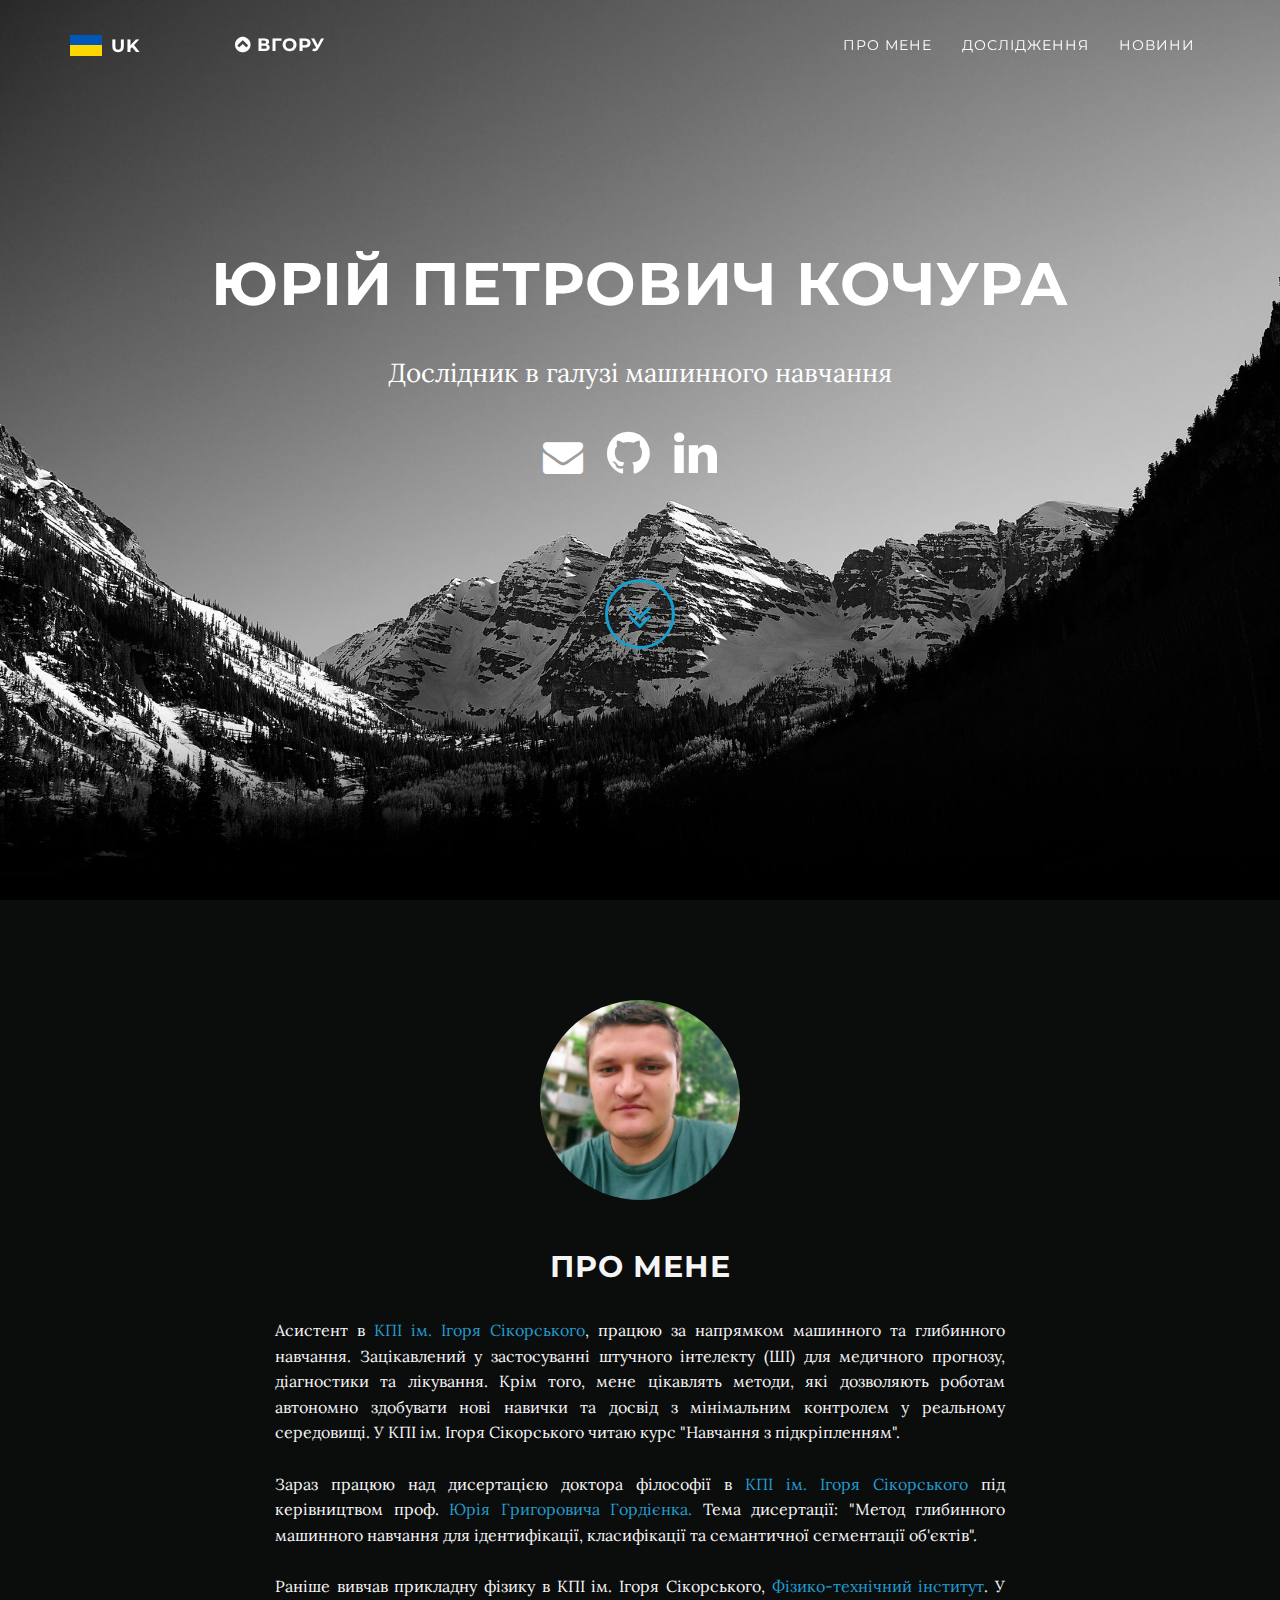
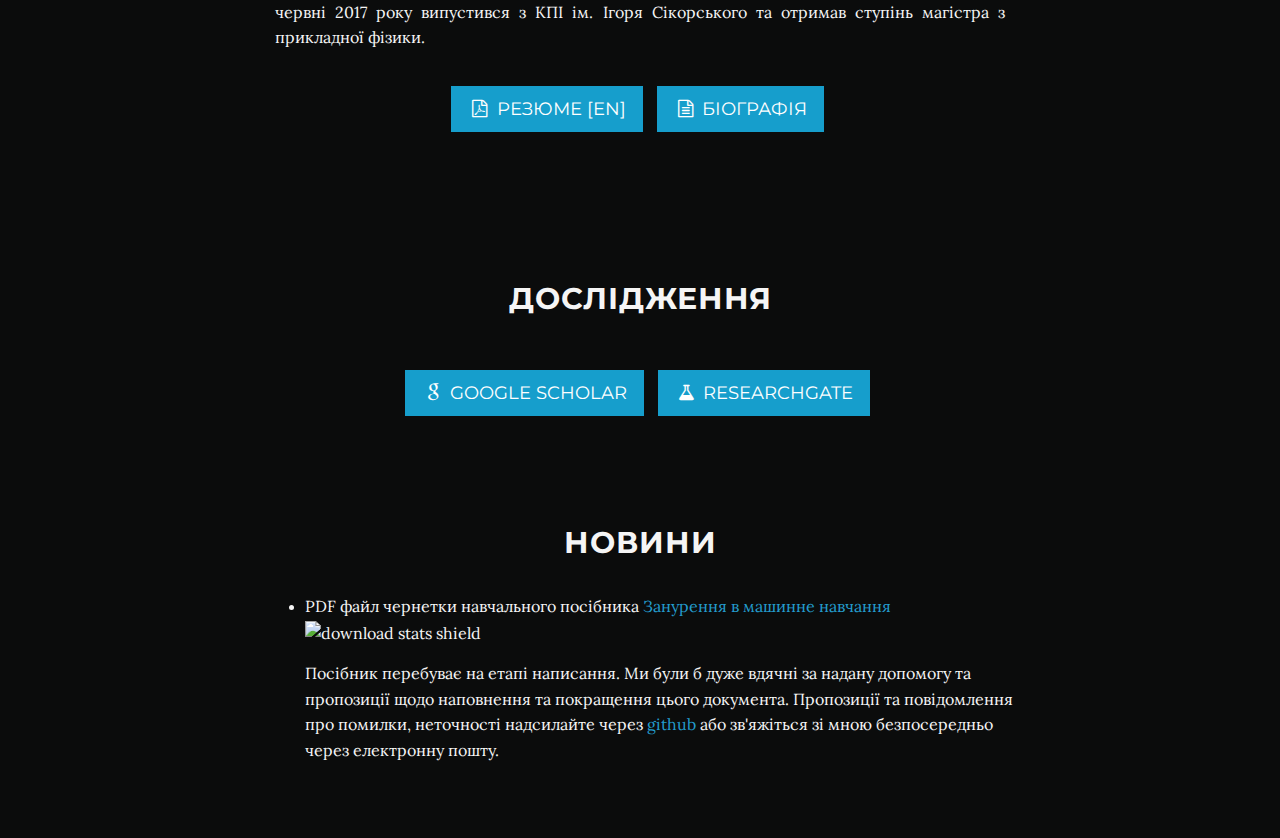
==== index-UK.html @ f4cb5f81 "upd text and style" ====
<!DOCTYPE html>
<html lang="uk">

<head>

    <meta charset="utf-8">
    <meta http-equiv="X-UA-Compatible" content="IE=edge">
    <meta name="viewport" content="width=device-width, initial-scale=1">
    <meta name="description" content="Юрій Петрович Кочура">
    <meta name="author" content="Юрій Петрович Кочура">

    <title>Академічний сайт Юрія Кочури</title>

    <!-- Bootstrap Core CSS -->
    <link href="css/bootstrap.css" rel="stylesheet">

    <!-- Custom CSS -->
    <!--<link href="css/grayscale.css" rel="stylesheet" title="default">-->
    <link href="css/grayscale_b.css" rel="stylesheet" title="default">
    <!--<link href="css/grayscale_white.css" rel="stylesheet" title="default">-->

    <!-- Custom Fonts -->
    <link href="font-awesome/css/font-awesome.min.css" rel="stylesheet" type="text/css">
    <link href="//fonts.googleapis.com/css?family=Lora:400,700,400italic,700italic" rel="stylesheet" type="text/css">
    <link href="//fonts.googleapis.com/css?family=Montserrat:400,700" rel="stylesheet" type="text/css">


<script>
  (function(i,s,o,g,r,a,m){i['GoogleAnalyticsObject']=r;i[r]=i[r]||function(){
  (i[r].q=i[r].q||[]).push(arguments)},i[r].l=1*new Date();a=s.createElement(o),
  m=s.getElementsByTagName(o)[0];a.async=1;a.src=g;m.parentNode.insertBefore(a,m)
  })(window,document,'script','//www.google-analytics.com/analytics.js','ga');

  ga('create', 'UA-63177134-1', 'auto');
  ga('send', 'pageview');

</script>

</head>

<body id="page-top" data-spy="scroll" data-target=".navbar-fixed-top">

    <!-- Navigation -->
    <nav class="navbar navbar-custom navbar-fixed-top" role="navigation">
        <div class="container">
            <div class="lang-menu navbar-brand">
                <div class="selected-lang-uk">
                    UK                   
                </div> 
                <ul>
                    <li>
                        <a href="index.html" class="en">EN</a>
                    </li> 
                </ul>   
            </div>
            <div class="navbar-header">
                <button type="button" class="navbar-toggle" data-toggle="collapse" data-target=".navbar-main-collapse">
                    <i class="fa fa-bars"></i>
                </button>
                <a class="navbar-brand page-scroll" href="#page-top">
                    <i class="fa fa-chevron-circle-up"></i> Вгору <!--<span class="light">Home</span>--> 
                </a>
            </div>

            <!-- Collect the nav links, forms, and other content for toggling -->
            <div class="collapse navbar-collapse navbar-right navbar-main-collapse">
                <ul class="nav navbar-nav">
                    <!-- Hidden li included to remove active class from about link when scrolled up past about section -->
                    <li class="hidden">
                        <a href="#page-top"></a>
                    </li>
		    <li>
                        <a class="page-scroll" href="#about">Про мене</a>
                    </li>
                    <li>
                        <a class="page-scroll" href="#research">Дослідження</a>
                    </li>
                    <li>
                        <a class="page-scroll" href="#news">Новини</a>
                    </li>
                </ul>
            </div>
            <!-- /.navbar-collapse -->

        </div>
        <!-- /.container -->
    </nav>

    <!-- Intro Header -->
    <header class="intro">
        <div class="intro-body">
            <div class="container">
                <div class="row">
                    <div class="col-md-8 col-md-offset-2">
						<div class="rein-intro-bg">
		                    <h1 class="brand-heading">Юрій Петрович Кочура</h1>								
		                    <p class="intro-text">Дослідник в галузі машинного навчання 
							</p>
							<a href="mailto:iuriy.kochura@gmail.com" target="_top" class="fa fa-envelope"></a>
							<a href="https://github.com/YKochura" target="_blank" class="fa fa-github"></a>
							<a href="https://www.linkedin.com/in/yuriy-kochura/" target="_blank" class="fa fa-linkedin"></a>
							 		
						</div>
                        <a href="#about" class="btn btn-circle page-scroll" style="margin-top:100px; color:#169ecc">
                            <i class="fa fa-angle-double-down animated"></i>
                        </a>
                    </div>
                </div>
            </div>
        </div>
    </header>

     <!-- About Section -->
    <section id="about" class="content-section text-center">

		<div class="container">
            		<div class="col-lg-8 col-lg-offset-2 text-justify">
						<img src="img/profile-yk.jpg" class="img-circle img-me"/>			
                		<h2 class="text-center text-padded">Про мене</h2>
                		<p>
Асистент в <a href="https://kpi.ua/" target="_blank">КПІ ім. Ігоря Сікорського</a>, працюю за напрямком машинного та глибинного навчання. Зацікавлений у застосуванні штучного інтелекту (ШІ) для медичного прогнозу, діагностики та лікування. Крім того, мене цікавлять методи, які дозволяють роботам автономно здобувати нові навички та досвід з мінімальним контролем у реальному середовищі. У КПІ ім. Ігоря Сікорського читаю курс "Навчання з підкріпленням"</a>.

<br><br> 

Зараз працюю над дисертацією доктора філософії в <a href="https://kpi.ua/" target="_blank">КПІ ім. Ігоря Сікорського</a> під керівництвом проф. <a href="https://comsys.kpi.ua/gordianko-yuriy-1" target="_blank"> Юрія Григоровича Гордієнка.</a> Тема дисертації: "Метод глибинного машинного навчання для ідентифікації, класифікації та семантичної сегментації об'єктів".

 <br><br>

Раніше вивчав прикладну фізику в КПІ ім. Ігоря Сікорського, <a href="http://ipt.kpi.ua/" target="_blank">Фізико-технічний інститут</a>. У червні 2017 року випустився з КПІ ім. Ігоря Сікорського та отримав ступінь магістра з прикладної фізики.


</p>
            		</div>
		</div>

<ul class="list-inline banner-social-buttons text-center">
<li>
		<a href="ykochura.pdf#zoom=100" target="_blank" class="btn btn-default btn-lg"><i class="fa fa-file-pdf-o fa-fw"></i> <span class="network-name">Резюме [en]</span></a>
</li>
<li>
        <a href="bio-ua.txt" target="_blank" class="btn btn-default btn-lg"><i class="fa fa-file-text-o fa-fw"></i> <span class="network-name">Біографія</span></a>
</li>
</ul>

    </section>

 <br><br>

    <section id="research" class="content-section text-center">
<div class="container">
            <div class="col-lg-8 col-lg-offset-2 text-left">
                <h2 class="text-center">Дослідження</h2>
		<br>

		<ul class="list-inline banner-social-buttons text-center">
		<li>
				<a href="https://scholar.google.com/citations?user=YucKNtAAAAAJ&hl=en" class="btn btn-default btn-lg"><i class="fa fa-google fa-fw"></i> <span class="network-name">Google Scholar</span></a>
		</li>
		<li>
		<a href="https://www.researchgate.net/profile/Yuriy-Kochura" class="btn btn-default btn-lg"><i class="fa fa-flask fa-fw"></i> <span class="network-name">ResearchGate</span></a>
		</li>
		</ul>
		 
    </section>
   
    <!-- News Section -->
    <section id="news" class="container content-section text-center">
        <div class="row">
            <div class="col-lg-8 col-lg-offset-2">
                <h2>Новини</h2>
                <ul class="left-text">

<li>
                        <p> PDF файл чернетки навчального посiбника <a href="https://github.com/dml-book/dml/releases/download/v0.1.1/main.pdf" target="_blank">Занурення в машинне навчання</a> <img src=" https://img.shields.io/github/downloads/dml-book/dml/total" alt="download stats shield"> </p>
                       
</li>
 <p> Посiбник перебуває на етапi написання. Ми були б дуже вдячнi за надану допомогу та пропозицiї щодо наповнення та покращення цього документа.
Пропозиції та повiдомлення про помилки, неточностi надсилайте через <a href="https://github.com/dml-book/dml/issues" target="_blank">github</a>  або зв'яжіться зі мною безпосередньо через електронну пошту.</p>

                </ul>
            </div>
        </div>
    </section>

    <br><br>

    <!-- jQuery -->
    <script src="js/jquery.js"></script>

    <!-- Bootstrap Core JavaScript -->
    <script src="js/bootstrap.min.js"></script>

    <!-- Plugin JavaScript -->
    <script src="js/jquery.easing.min.js"></script>

    <!-- Custom Theme JavaScript -->
    <script src="js/grayscale.js"></script>


</body>

</html>
---- css/grayscale.css ----
/*!
 * Start Bootstrap - Grayscale Bootstrap Theme (http://startbootstrap.com)
 * Code licensed under the Apache License v2.0.
 * For details, see http://www.apache.org/licenses/LICENSE-2.0.
 */

body {
    width: 100%;
    height: 100%;
    font-family: Lora,"Helvetica Neue",Helvetica,Arial,sans-serif;
    color: #fff;
    background-color: #000;
}

html {
    width: 100%;
    height: 100%;
}

h1,
h2,
h3,
h4,
h5,
h6 {
    margin: 0 0 35px;
    text-transform: uppercase;
    font-family: Montserrat,"Helvetica Neue",Helvetica,Arial,sans-serif;
    font-weight: 700;
    letter-spacing: 1px;
}

p {
    margin: 0 0 25px;
    font-size: 14px;
    line-height: 1.5;
}

@media(min-width:768px) {
    p {
        margin: 0 0 35px;
        font-size: 17px;
        line-height: 1.6;
    }

	p.entry {
		background-color: #1a1a1a;
	/*background: repeating-linear-gradient(
	  45deg,
	  #111,
	  #111 4px,
	  #111 4px,
	  #111 8px
	);*/
		min-height: 120px;
		padding-top: 4px;
		padding-bottom: 4px;
		padding-left: 120px;
	}

}



img {
	padding-left: 10px;
}

.img-me{
	width:200px;
	height:200px;
	display: inline-block;
	display: block;
	margin: 0 auto;
}

.img-circle {
    border-radius: 50%;
}

a {
    color: #42dca3;
    -webkit-transition: all .2s ease-in-out;
    -moz-transition: all .2s ease-in-out;
    transition: all .2s ease-in-out;
}

a:hover,
a:focus {
    text-decoration: none;
    color: #1d9b6c;
}

.rein_green {
    color: #42dca3;
}

.light {
    font-weight: 400;
}

.navbar-custom {
    margin-bottom: 0;
    border-bottom: 1px solid rgba(255,255,255,.3);
    text-transform: uppercase;
    font-family: Montserrat,"Helvetica Neue",Helvetica,Arial,sans-serif;
    background-color: #000;
}

.navbar-custom .navbar-brand {
    font-weight: 700;
}

.navbar-custom .navbar-brand:focus {
    outline: 0;
}

.navbar-custom .navbar-brand .navbar-toggle {
    padding: 4px 6px;
    font-size: 16px;
    color: #fff;
}

.navbar-custom .navbar-brand .navbar-toggle:focus,
.navbar-custom .navbar-brand .navbar-toggle:active {
    outline: 0;
}

.navbar-custom a {
    color: #fff;
}

.navbar-custom .nav li a {
    -webkit-transition: background .3s ease-in-out;
    -moz-transition: background .3s ease-in-out;
    transition: background .3s ease-in-out;
}

.navbar-custom .nav li a:hover {
    outline: 0;
    color: rgba(255,255,255,.8);
    background-color: transparent;
}

.navbar-custom .nav li a:focus,
.navbar-custom .nav li a:active {
    outline: 0;
    background-color: transparent;
}

.navbar-custom .nav li.active {
    outline: 0;
}

.navbar-custom .nav li.active a {
    background-color: rgba(255,255,255,.3);
}

.navbar-custom .nav li.active a:hover {
    color: #fff;
}

@media(min-width:768px) {
    .navbar-custom {
        padding: 20px 0;
        border-bottom: 0;
        letter-spacing: 1px;
        background: 0 0;
        -webkit-transition: background .5s ease-in-out,padding .5s ease-in-out;
        -moz-transition: background .5s ease-in-out,padding .5s ease-in-out;
        transition: background .5s ease-in-out,padding .5s ease-in-out;
    }

    .navbar-custom.top-nav-collapse {
        padding: 0;
        border-bottom: 1px solid rgba(255,255,255,.3);
        background: #000;
    }
}

small.authors {
    font-size: 14px;
    color: #aaa;
}

.intro {
    display: table;
    width: 100%;
    height: auto;
    padding: 100px 0;
    text-align: center;
    color: #fff;
    background: url(../img/intro-bg.jpg) no-repeat bottom center scroll;
    background-color: #000;
    -webkit-background-size: cover;
    -moz-background-size: cover;
    background-size: cover;
    -o-background-size: cover;
}

.intro .intro-body {
    display: table-cell;
    vertical-align: middle;
}

.intro .intro-body .brand-heading {
    font-size: 40px;
}

.intro .intro-body .intro-text {
    font-size: 18px;
}

@media(min-width:768px) {
    .intro {
        height: 100%;
        padding: 0;
    }

    .intro .intro-body .brand-heading {
        font-size: 60px;
    }

    .intro .intro-body .intro-text {
        font-size: 26px;
    }
}

.btn-circle {
    width: 70px;
    height: 70px;
    margin-top: 15px;
    padding: 7px 16px;
    border: 2px solid #fff;
    border-radius: 100%!important;
    font-size: 40px;
    color: #fff;
    background: 0 0;
    -webkit-transition: background .3s ease-in-out;
    -moz-transition: background .3s ease-in-out;
    transition: background .3s ease-in-out;
}

.btn-circle:hover,
.btn-circle:focus {
    outline: 0;
    color: #fff;
    background: rgba(255,255,255,.1);
}

.btn-circle i.animated {
    -webkit-transition-property: -webkit-transform;
    -webkit-transition-duration: 1s;
    -moz-transition-property: -moz-transform;
    -moz-transition-duration: 1s;
}

.btn-circle:hover i.animated {
    -webkit-animation-name: pulse;
    -moz-animation-name: pulse;
    -webkit-animation-duration: 1.5s;
    -moz-animation-duration: 1.5s;
    -webkit-animation-iteration-count: infinite;
    -moz-animation-iteration-count: infinite;
    -webkit-animation-timing-function: linear;
    -moz-animation-timing-function: linear;
}

@-webkit-keyframes pulse {    
    0% {
        -webkit-transform: scale(1);
        transform: scale(1);
    }

    50% {
        -webkit-transform: scale(1.2);
        transform: scale(1.2);
    }

    100% {
        -webkit-transform: scale(1);
        transform: scale(1);
    }
}

@-moz-keyframes pulse {    
    0% {
        -moz-transform: scale(1);
        transform: scale(1);
    }

    50% {
        -moz-transform: scale(1.2);
        transform: scale(1.2);
    }

    100% {
        -moz-transform: scale(1);
        transform: scale(1);
    }
}

.content-section {
    padding-top: 100px;
}

.download-section {
    width: 100%;
    padding: 50px 0;
    color: #fff;
    background: url(../img/downloads-bg.jpg) no-repeat center center scroll;
    background-color: #000;
    -webkit-background-size: cover;
    -moz-background-size: cover;
    background-size: cover;
    -o-background-size: cover;
}

#map {
    width: 100%;
    height: 200px;
    margin-top: 100px;
}

@media(min-width:767px) {
    .content-section {
        padding-top: 250px;
    }

    .download-section {
        padding: 100px 0;
    }

    #map {
        height: 400px;
        margin-top: 250px;
    }
}

.btn {
    border-radius: 0;
    text-transform: uppercase;
    font-family: Montserrat,"Helvetica Neue",Helvetica,Arial,sans-serif;
    font-weight: 400;
    -webkit-transition: all .3s ease-in-out;
    -moz-transition: all .3s ease-in-out;
    transition: all .3s ease-in-out;
}

.btn-default {
    border: 1px solid #42dca3;
    color: #42dca3;
    background-color: transparent;
}

.btn-default:hover,
.btn-default:focus {
    border: 1px solid #42dca3;
    outline: 0;
    color: #000;
    background-color: #42dca3;
}

ul.banner-social-buttons {
    margin-top: 0;
}

@media(max-width:1199px) {
    ul.banner-social-buttons {
        margin-top: 15px;
    }
}

@media(max-width:767px) {
    ul.banner-social-buttons li {
        display: block;
        margin-bottom: 20px;
        padding: 0;
    }

    ul.banner-social-buttons li:last-child {
        margin-bottom: 0;
    }
}

footer {
    padding: 50px 0;
}

footer p {
    margin: 0;
}

::-moz-selection {
    text-shadow: none;
    background: #fcfcfc;
    background: rgba(255,255,255,.2);
}

::selection {
    text-shadow: none;
    background: #fcfcfc;
    background: rgba(255,255,255,.2);
}

img::selection {
    background: 0 0;
}

img::-moz-selection {
    background: 0 0;
}

.rein-paper {
	float:left;
	margin-right:30px;
	clear:both;
	margin-top:9px;
}

body {
    webkit-tap-highlight-color: rgba(255,255,255,.2);
}

/* youtube video embedding: scaling relatively */
.wrapper         {width:100%; max-width: 750px; height:100%; margin:0 auto; background:#111}
.h_iframe        {position:relative; padding-top: 56%;}
.h_iframe iframe {position:absolute;top:0;left:0;width:100%; height:100%;}
---- css/grayscale_b.css ----
/*!
 * Start Bootstrap - Grayscale Bootstrap Theme (http://startbootstrap.com)
 * Code licensed under the Apache License v2.0.
 * For details, see http://www.apache.org/licenses/LICENSE-2.0.
 */

body {
    width: 100%;
    height: 100%;
    font-family: Lora,"Helvetica Neue",Helvetica,Arial,sans-serif;
    color: #f5f5f5;
    background-color: #0b0c0c;
}

html {
    width: 100%;
    height: 100%;
}

.btn-lg-x,
.btn-group-lg-x > .btn-x {
  padding: 4px 5px;
  font-size: 12px;
  line-height: 1.3333333;
  border-radius: 0px;
}
.list-inline-x {
  padding-left: 0;
margin-top: 5px;
  margin-left: -5px;
margin-bottom: 2px;
  list-style: none;
}
.btn-default-x {

    border: 1px solid #169ecc;
    outline: 0;
    color: #169ecc;
background-color: transparent;
}

.btn-default-x:hover,
.btn-default-x:focus {
    border: 1px solid #169ecc;
    color: #fff;
    background-color: #169ecc;
}


h1,
h2,
h3,
h4,
h5,
h6 {
    margin: 0 0 35px;
    text-transform: uppercase;
    font-family: Montserrat,"Helvetica Neue",Helvetica,Arial,sans-serif;
    font-weight: 700;
    letter-spacing: 1px;
}

p, table {
    margin: 0 0 25px;
    font-size: 14px;
    line-height: 1.5;
}

th {
    font-weight:normal;
    vertical-align:top;
}

th.first{
    width:20%;
}

@media(min-width:768px) {
    p, table {
        margin: 0 0 35px;
        font-size: 16px;
        line-height: 1.6;
    }

	p.entry, table {
		background-color: #fff;
	/*background: repeating-linear-gradient(
	  45deg,
	  #111,
	  #111 4px,
	  #111 4px,
	  #111 8px
	);*/
		min-height: 120px;
		padding-top: 4px;
		padding-bottom: 4px;
		width:100%;
	}

	th.entry {
		background-color: #fff;	
		padding-top:9px;
		padding-right:9px;
		padding-bottom:9px;
	}
	th.workshops{
		padding-left:15px;
	}

}



img {
	padding-left: 0px;
}

a {
    color: #239ccd;
    -webkit-transition: all .2s ease-in-out;
    -moz-transition: all .2s ease-in-out;
    transition: all .2s ease-in-out;
}

a:hover,
a:focus {
    text-decoration: none;
    color: #93015b;
}

.rein_green {
    color: #169ecc;
}

.light {
    font-weight: 400;
}

.navbar-custom {
    margin-bottom: 0;
    border-bottom: 1px solid rgba(255,255,255,.3);
    text-transform: uppercase;
    font-family: Montserrat,"Helvetica Neue",Helvetica,Arial,sans-serif;
    background-color: #000;
    color: #fff;
}

.navbar-custom .navbar-brand {
    font-weight: 700;
}

.navbar-custom .navbar-brand:focus {
    outline: 0;
}

.navbar-custom .navbar-brand .navbar-toggle {
    padding: 4px 6px;
    font-size: 16px;
    color: #fff;
}

.navbar-custom .navbar-brand .navbar-toggle:focus,
.navbar-custom .navbar-brand .navbar-toggle:active {
    outline: 0;

}

.navbar-custom a {
    color: #fff;
}

.navbar-custom .nav li a {
    -webkit-transition: background .3s ease-in-out;
    -moz-transition: background .3s ease-in-out;
    transition: background .3s ease-in-out;
}

.navbar-custom .nav li a:hover {
    outline: 0;
    color: rgba(255,255,255,.8);
    background-color: transparent;
}

.navbar-custom .nav li a:focus,
.navbar-custom .nav li a:active {
    outline: 0;
    background-color: transparent;
}

.navbar-custom .nav li.active {
    outline: 0;
}

.navbar-custom .nav li.active a {
    background-color: rgba(255,255,255,.3);
}

.navbar-custom .nav li.active a:hover {
    color: #fff;
}

@media(min-width:768px) {
    .navbar-custom {
        padding: 20px 0;
        border-bottom: 0;
        letter-spacing: 1px;
        background: 0 0;
        -webkit-transition: background .5s ease-in-out,padding .5s ease-in-out;
        -moz-transition: background .5s ease-in-out,padding .5s ease-in-out;
        transition: background .5s ease-in-out,padding .5s ease-in-out;
    }

    .navbar-custom.top-nav-collapse {
        padding: 0;
        border-bottom: 1px solid rgba(255,255,255,.3);
        background: #000;
    }
}

small.authors {
    font-size: 14px;
    color: #aaa;
}

.intro {
    display: table;
    width: 100%;
    height: auto;
    padding: 100px 0;
    text-align: center;
    color: #fff;
    background: url(../img/blackM.jpg) no-repeat bottom center scroll;
    background-color: #fff;
    -webkit-background-size: cover;
    -moz-background-size: cover;
    background-size: cover;
    -o-background-size: cover;
}

.intro .intro-body {
    display: table-cell;
    vertical-align: middle;
}

.intro .intro-body .brand-heading {
    font-size: 40px;
}

.intro .intro-body .intro-text {
    font-size: 18px;
}

a.fa-envelope{
	font-size: 40px;
	padding-right: 20px;
	color: #fff;
}

a.fa-github{
	font-size: 50px;
	padding-right: 20px;
	color: #fff;
}

a.fa-linkedin{
	font-size: 50px;
	padding-right: 20px;
	color: #fff;
}

a.fa-twitter{
	font-size: 50px;
	color: #fff;
}


.img-me{
	width:200px;
	height:200px;
	display: inline-block;
	display: block;
	margin: 0 auto;
}

.img-circle {
    border-radius: 50%;
}

.img-border {
    border-radius: 10px;
}

.text-padded{
	padding-top: 50px;
}

@media(min-width:768px) {
    .intro {
        height: 100%;
        padding: 0;
    }

    .intro .intro-body .brand-heading {
        font-size: 60px;
    }

    .intro .intro-body .intro-text {
        font-size: 26px;
    }
}

.btn-circle {
    width: 70px;
    height: 70px;
    margin-top: 15px;
    padding: 7px 16px;
    border: 3px solid #169ecc;
    border-radius: 100%!important;
    font-size: 40px;
    color: #169ecc;
    background: 0 0;
    -webkit-transition: background .3s ease-in-out;
    -moz-transition: background .3s ease-in-out;
    transition: background .3s ease-in-out;
}

.btn-circle:hover,
.btn-circle:focus {
    outline: 0;
    color: #fff;
    background: rgba(255,255,255,.1);
}

.btn-circle i.animated {
    -webkit-transition-property: -webkit-transform;
    -webkit-transition-duration: 1s;
    -moz-transition-property: -moz-transform;
    -moz-transition-duration: 1s;
}

.btn-circle:hover i.animated {
    -webkit-animation-name: pulse;
    -moz-animation-name: pulse;
    -webkit-animation-duration: 1.5s;
    -moz-animation-duration: 1.5s;
    -webkit-animation-iteration-count: infinite;
    -moz-animation-iteration-count: infinite;
    -webkit-animation-timing-function: linear;
    -moz-animation-timing-function: linear;
}

@-webkit-keyframes pulse {    
    0% {
        -webkit-transform: scale(1);
        transform: scale(1);
    }

    50% {
        -webkit-transform: scale(1.2);
        transform: scale(1.2);
    }

    100% {
        -webkit-transform: scale(1);
        transform: scale(1);
    }
}

@-moz-keyframes pulse {    
    0% {
        -moz-transform: scale(1);
        transform: scale(1);
    }

    50% {
        -moz-transform: scale(1.2);
        transform: scale(1.2);
    }

    100% {
        -moz-transform: scale(1);
        transform: scale(1);
    }
}

.content-section {
    padding-top: 100px;
}

.download-section {
    width: 100%;
    padding: 50px 0;
    color: #fff;
    background: url(../img/downloads-bg.jpg) no-repeat center center scroll;
    background-color: #fff;
    -webkit-background-size: cover;
    -moz-background-size: cover;
    background-size: cover;
    -o-background-size: cover;
}

#map {
    width: 100%;
    height: 200px;
    margin-top: 100px;
}

@media(min-width:767px) {
    .content-section {
        padding-top: 100px;
    }

    .download-section {
        padding: 100px 0;
    }

    #map {
        height: 400px;
        margin-top: 250px;
    }
}

.btn {
    border-radius: 0;
    text-transform: uppercase;
    font-family: Montserrat,"Helvetica Neue",Helvetica,Arial,sans-serif;
    font-weight: 400;
    -webkit-transition: all .3s ease-in-out;
    -moz-transition: all .3s ease-in-out;
    transition: all .3s ease-in-out;
}

.btn-default {

    border: 1px solid #169ecc;
    outline: 0;
    color: #fff;
    background-color: #169ecc;
}

.btn-default:hover,
.btn-default:focus {
    border: 1px solid #169ecc;
    color: #169ecc;
    background-color: transparent;
}

ul.banner-social-buttons {
    margin-top: 0;
}

@media(max-width:1199px) {
    ul.banner-social-buttons {
        margin-top: 15px;
    }
}

@media(max-width:767px) {
    ul.banner-social-buttons li {
        display: block;
        margin-bottom: 20px;
        padding: 0;
    }

    ul.banner-social-buttons li:last-child {
        margin-bottom: 0;
    }
    img {
	width:120px;
    }
}

ul.left-text{
	text-align: left;
}

li:not(:last-child) {
    margin-bottom: -20px;
}

footer {
    padding: 50px 0;
}

footer p {
    margin: 0;
}

::-moz-selection {
    text-shadow: none;
    background: #fcfcfc;
    background: rgba(0,0,0,.2);
}

::selection {
    text-shadow: none;
    background: #fcfcfc;
    background: rgba(0,0,0,.2);
}

img::selection {
    background: 0 0;
}

img::-moz-selection {
    background: 0 0;
}

.rein-paper {
	float:left;
	margin-right:30px;
	clear:both;
	margin-top:9px;
	margin-bottom:9px;
	padding-left:10px;
}

body {
    webkit-tap-highlight-color: rgba(0,0,0,.2);
}

.bottom-three {
     margin-bottom: 3cm;
  }

/* youtube video embedding: scaling relatively */
.wrapper         {width:100%; max-width: 750px; height:100%; margin:0 auto; background:#111}
.h_iframe        {position:relative; padding-top: 56%;}
.h_iframe iframe {position:absolute;top:0;left:0;width:100%; height:100%;}


/* додано  https://www.youtube.com/watch?v=ByraB2uMAiM&t=448s */

.selected-lang{
    cursor: pointer;
    display: flex;
    justify-content: space-between;
    line-height: 1.25;
    width: 70px;
}

.lang-menu {
    width: 180px;
    text-align: right;
    font-weight: bold;
    margin-top: 0px;
    margin-left: 5px;
    position: relative;
}

.selected-lang:before{
    content: '';
    display: block;
    width: 32px;
    height: 21px;
    background-image: url(../img/usa.png);

}

.selected-lang-uk{
    cursor: pointer;
    display: flex;
    justify-content: space-between;
    line-height: 1.25;
    width: 70px;
}

.selected-lang-uk:before{
    content: '';
    display: block;
    width: 32px;
    height: 21px;
    background-image: url(../img/ukr.png);

}

.lang-menu ul {
    margin: 0;
    padding: 0;
    display: none;
    background-color: #5d5d5d;
    border: 1px solid #b2babb;
    position: absolute;
    top: 40px;
    left: 0px;
    width: 120px;
    border-radius: 5px;
    box-shadow: 0px 1px 10px rgba(0,0,0,0.4);
}

.lang-menu ul li {
    list-style: none;
    text-align: left;
    display: flex;
    justify-content: space-between;
}

.lang-menu ul li a {
    text-decoration: none;
    width: 120px;
    padding: 25px 10px;
    display: block;
}

.lang-menu ul li:hover {
    background-color: #b2babb;
}

.lang-menu ul li a:before {
    content: '';
    display: inline-block;
    width: 45px;
    height: 45px;
    vertical-align: middle;
    margin-right: 15px;
    background-size: contain;
    background-repeat: no-repeat;
} 


.en:before {
    background-image: url(../img/usa.png);
}

.uk:before {
    background-image: url(../img/ukr.png);
}


.lang-menu:hover ul {
    display: block;
}
---- css/grayscale_white.css ----
/*!
 * Start Bootstrap - Grayscale Bootstrap Theme (http://startbootstrap.com)
 * Code licensed under the Apache License v2.0.
 * For details, see http://www.apache.org/licenses/LICENSE-2.0.
 */

body {
    width: 100%;
    height: 100%;
    font-family: Lora,"Helvetica Neue",Helvetica,Arial,sans-serif;
    color: #000;
    background-color: #f5f5f5;
}

html {
    width: 100%;
    height: 100%;
}

.btn-lg-x,
.btn-group-lg-x > .btn-x {
  padding: 4px 5px;
  font-size: 12px;
  line-height: 1.3333333;
  border-radius: 0px;
}
.list-inline-x {
  padding-left: 0;
margin-top: 5px;
  margin-left: -5px;
margin-bottom: 2px;
  list-style: none;
}
.btn-default-x {

    border: 1px solid #f9009a;
    outline: 0;
    color: #f9009a;
background-color: transparent;
}

.btn-default-x:hover,
.btn-default-x:focus {
    border: 1px solid #f9009a;
    color: #fff;
    background-color: #f9009a;
}


h1,
h2,
h3,
h4,
h5,
h6 {
    margin: 0 0 35px;
    text-transform: uppercase;
    font-family: Montserrat,"Helvetica Neue",Helvetica,Arial,sans-serif;
    font-weight: 700;
    letter-spacing: 1px;
}

p, table {
    margin: 0 0 25px;
    font-size: 14px;
    line-height: 1.5;
}

th {
    font-weight:normal;
    vertical-align:top;
}

th.first{
    width:20%;
}

@media(min-width:768px) {
    p, table {
        margin: 0 0 35px;
        font-size: 16px;
        line-height: 1.6;
    }

	p.entry, table {
		background-color: #fff;
	/*background: repeating-linear-gradient(
	  45deg,
	  #111,
	  #111 4px,
	  #111 4px,
	  #111 8px
	);*/
		min-height: 120px;
		padding-top: 4px;
		padding-bottom: 4px;
		width:100%;
	}

	th.entry {
		background-color: #fff;	
		padding-top:9px;
		padding-right:9px;
		padding-bottom:9px;
	}
	th.workshops{
		padding-left:15px;
	}

}



img {
	padding-left: 0px;
}

a {
    color: #f9009a;
    -webkit-transition: all .2s ease-in-out;
    -moz-transition: all .2s ease-in-out;
    transition: all .2s ease-in-out;
}

a:hover,
a:focus {
    text-decoration: none;
    color: #93015b;
}

.rein_green {
    color: #f9009a;
}

.light {
    font-weight: 400;
}

.navbar-custom {
    margin-bottom: 0;
    border-bottom: 1px solid rgba(255,255,255,.3);
    text-transform: uppercase;
    font-family: Montserrat,"Helvetica Neue",Helvetica,Arial,sans-serif;
    background-color: #000;
    color: #fff;
}

.navbar-custom .navbar-brand {
    font-weight: 700;
}

.navbar-custom .navbar-brand:focus {
    outline: 0;
}

.navbar-custom .navbar-brand .navbar-toggle {
    padding: 4px 6px;
    font-size: 16px;
    color: #fff;
}

.navbar-custom .navbar-brand .navbar-toggle:focus,
.navbar-custom .navbar-brand .navbar-toggle:active {
    outline: 0;

}

.navbar-custom a {
    color: #fff;
}

.navbar-custom .nav li a {
    -webkit-transition: background .3s ease-in-out;
    -moz-transition: background .3s ease-in-out;
    transition: background .3s ease-in-out;
}

.navbar-custom .nav li a:hover {
    outline: 0;
    color: rgba(255,255,255,.8);
    background-color: transparent;
}

.navbar-custom .nav li a:focus,
.navbar-custom .nav li a:active {
    outline: 0;
    background-color: transparent;
}

.navbar-custom .nav li.active {
    outline: 0;
}

.navbar-custom .nav li.active a {
    background-color: rgba(255,255,255,.3);
}

.navbar-custom .nav li.active a:hover {
    color: #fff;
}

@media(min-width:768px) {
    .navbar-custom {
        padding: 20px 0;
        border-bottom: 0;
        letter-spacing: 1px;
        background: 0 0;
        -webkit-transition: background .5s ease-in-out,padding .5s ease-in-out;
        -moz-transition: background .5s ease-in-out,padding .5s ease-in-out;
        transition: background .5s ease-in-out,padding .5s ease-in-out;
    }

    .navbar-custom.top-nav-collapse {
        padding: 0;
        border-bottom: 1px solid rgba(255,255,255,.3);
        background: #000;
    }
}

small.authors {
    font-size: 14px;
    color: #aaa;
}

.intro {
    display: table;
    width: 100%;
    height: auto;
    padding: 100px 0;
    text-align: center;
    color: #fff;
    background: url(../img/intro-bg.jpg) no-repeat bottom center scroll;
    background-color: #fff;
    -webkit-background-size: cover;
    -moz-background-size: cover;
    background-size: cover;
    -o-background-size: cover;
}

.intro .intro-body {
    display: table-cell;
    vertical-align: middle;
}

.intro .intro-body .brand-heading {
    font-size: 40px;
}

.intro .intro-body .intro-text {
    font-size: 18px;
}

a.fa-envelope{
	font-size: 40px;
	padding-right: 20px;
	color: #fff;
}

a.fa-github{
	font-size: 50px;
	padding-right: 20px;
	color: #fff;
}

a.fa-linkedin{
	font-size: 50px;
	padding-right: 20px;
	color: #fff;
}

a.fa-twitter{
	font-size: 50px;
	color: #fff;
}


.img-me{
	width:200px;
	height:200px;
	display: inline-block;
	display: block;
	margin: 0 auto;
}

.img-circle {
    border-radius: 50%;
}

.text-padded{
	padding-top: 50px;
}

@media(min-width:768px) {
    .intro {
        height: 100%;
        padding: 0;
    }

    .intro .intro-body .brand-heading {
        font-size: 60px;
    }

    .intro .intro-body .intro-text {
        font-size: 26px;
    }
}

.btn-circle {
    width: 70px;
    height: 70px;
    margin-top: 15px;
    padding: 7px 16px;
    border: 3px solid #f9009a;
    border-radius: 100%!important;
    font-size: 40px;
    color: #f9009a;
    background: 0 0;
    -webkit-transition: background .3s ease-in-out;
    -moz-transition: background .3s ease-in-out;
    transition: background .3s ease-in-out;
}

.btn-circle:hover,
.btn-circle:focus {
    outline: 0;
    color: #fff;
    background: rgba(255,255,255,.1);
}

.btn-circle i.animated {
    -webkit-transition-property: -webkit-transform;
    -webkit-transition-duration: 1s;
    -moz-transition-property: -moz-transform;
    -moz-transition-duration: 1s;
}

.btn-circle:hover i.animated {
    -webkit-animation-name: pulse;
    -moz-animation-name: pulse;
    -webkit-animation-duration: 1.5s;
    -moz-animation-duration: 1.5s;
    -webkit-animation-iteration-count: infinite;
    -moz-animation-iteration-count: infinite;
    -webkit-animation-timing-function: linear;
    -moz-animation-timing-function: linear;
}

@-webkit-keyframes pulse {    
    0% {
        -webkit-transform: scale(1);
        transform: scale(1);
    }

    50% {
        -webkit-transform: scale(1.2);
        transform: scale(1.2);
    }

    100% {
        -webkit-transform: scale(1);
        transform: scale(1);
    }
}

@-moz-keyframes pulse {    
    0% {
        -moz-transform: scale(1);
        transform: scale(1);
    }

    50% {
        -moz-transform: scale(1.2);
        transform: scale(1.2);
    }

    100% {
        -moz-transform: scale(1);
        transform: scale(1);
    }
}

.content-section {
    padding-top: 100px;
}

.download-section {
    width: 100%;
    padding: 50px 0;
    color: #fff;
    background: url(../img/downloads-bg.jpg) no-repeat center center scroll;
    background-color: #fff;
    -webkit-background-size: cover;
    -moz-background-size: cover;
    background-size: cover;
    -o-background-size: cover;
}

#map {
    width: 100%;
    height: 200px;
    margin-top: 100px;
}

@media(min-width:767px) {
    .content-section {
        padding-top: 100px;
    }

    .download-section {
        padding: 100px 0;
    }

    #map {
        height: 400px;
        margin-top: 250px;
    }
}

.btn {
    border-radius: 0;
    text-transform: uppercase;
    font-family: Montserrat,"Helvetica Neue",Helvetica,Arial,sans-serif;
    font-weight: 400;
    -webkit-transition: all .3s ease-in-out;
    -moz-transition: all .3s ease-in-out;
    transition: all .3s ease-in-out;
}

.btn-default {

    border: 1px solid #f9009a;
    outline: 0;
    color: #fff;
    background-color: #f9009a;
}

.btn-default:hover,
.btn-default:focus {
    border: 1px solid #f9009a;
    color: #f9009a;
    background-color: transparent;
}

ul.banner-social-buttons {
    margin-top: 0;
}

@media(max-width:1199px) {
    ul.banner-social-buttons {
        margin-top: 15px;
    }
}

@media(max-width:767px) {
    ul.banner-social-buttons li {
        display: block;
        margin-bottom: 20px;
        padding: 0;
    }

    ul.banner-social-buttons li:last-child {
        margin-bottom: 0;
    }
    img {
	width:120px;
    }
}

ul.left-text{
	text-align: left;
}

li:not(:last-child) {
    margin-bottom: -20px;
}

footer {
    padding: 50px 0;
}

footer p {
    margin: 0;
}

::-moz-selection {
    text-shadow: none;
    background: #fcfcfc;
    background: rgba(0,0,0,.2);
}

::selection {
    text-shadow: none;
    background: #fcfcfc;
    background: rgba(0,0,0,.2);
}

img::selection {
    background: 0 0;
}

img::-moz-selection {
    background: 0 0;
}

.rein-paper {
	float:left;
	margin-right:30px;
	clear:both;
	margin-top:9px;
	margin-bottom:9px;
	padding-left:10px;
}

body {
    webkit-tap-highlight-color: rgba(0,0,0,.2);
}

/* youtube video embedding: scaling relatively */
.wrapper         {width:100%; max-width: 750px; height:100%; margin:0 auto; background:#111}
.h_iframe        {position:relative; padding-top: 56%;}
.h_iframe iframe {position:absolute;top:0;left:0;width:100%; height:100%;}
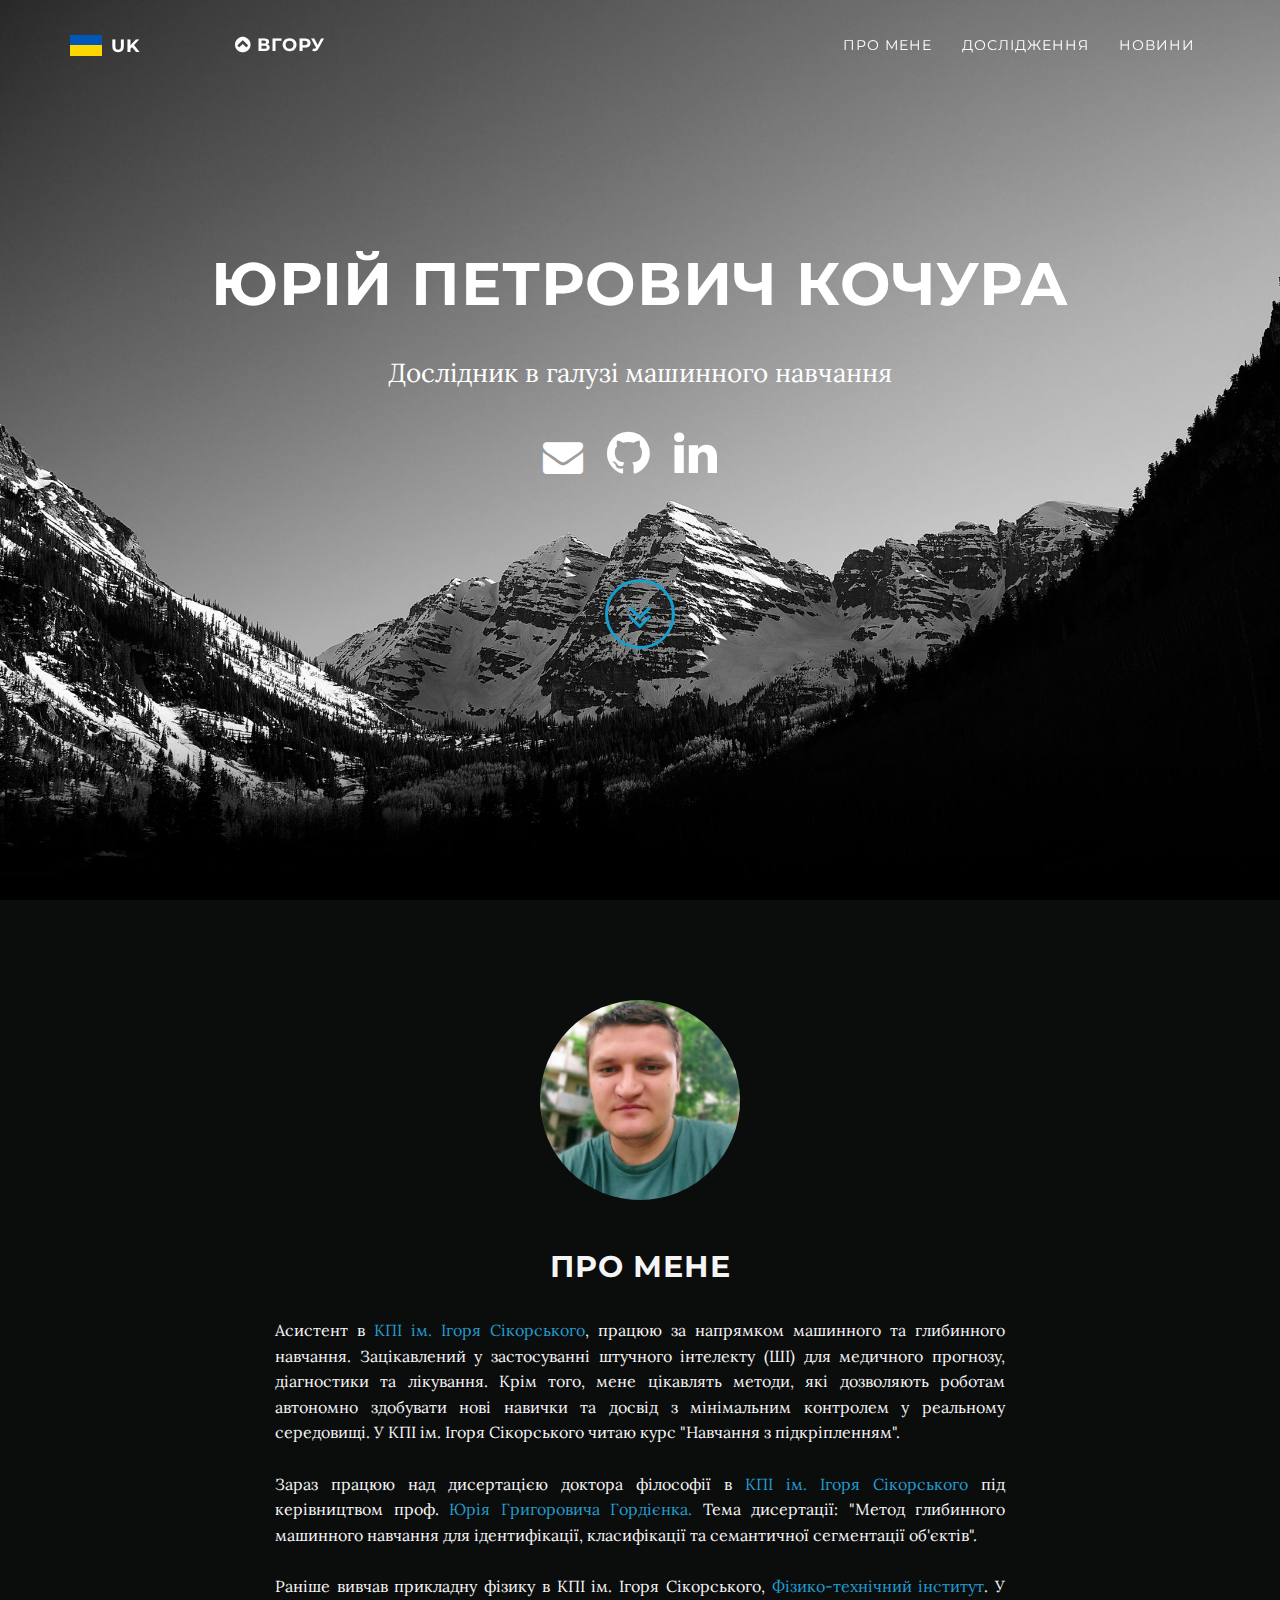
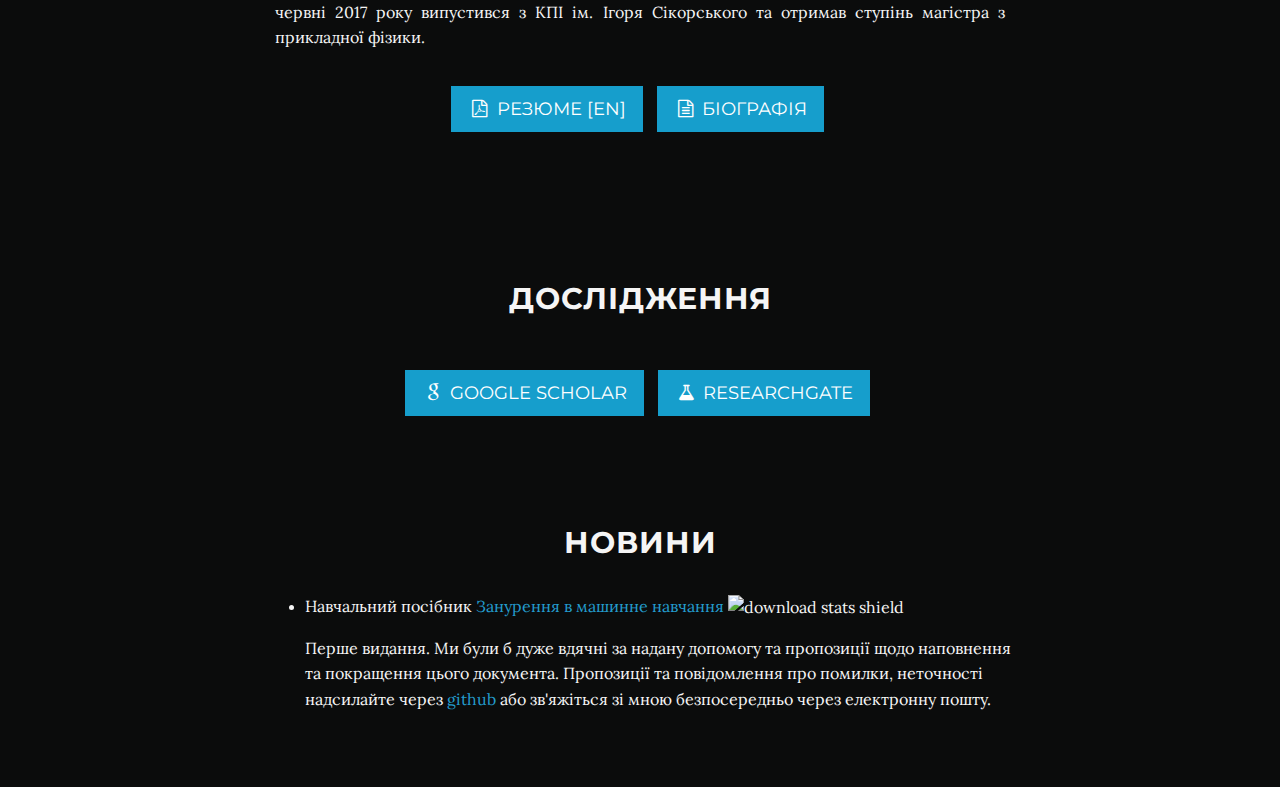
==== commit 870cc8ac: "upd book status" ====
--- a/index-UK.html
+++ b/index-UK.html
@@ -171,10 +171,10 @@
                 <ul class="left-text">
 
 <li>
-                        <p> PDF файл чернетки навчального посiбника <a href="https://github.com/dml-book/dml/releases/download/v0.1.1/main.pdf" target="_blank">Занурення в машинне навчання</a> <img src=" https://img.shields.io/github/downloads/dml-book/dml/total" alt="download stats shield"> </p>
+                        <p> Навчальний посiбник <a href="https://github.com/dml-book/dml/releases/download/v0.1.3/main.pdf" target="_blank">Занурення в машинне навчання</a> <img src=" https://img.shields.io/github/downloads/dml-book/dml/total" alt="download stats shield"> </p>
                        
 </li>
- <p> Посiбник перебуває на етапi написання. Ми були б дуже вдячнi за надану допомогу та пропозицiї щодо наповнення та покращення цього документа.
+ <p> Перше видання. Ми були б дуже вдячнi за надану допомогу та пропозицiї щодо наповнення та покращення цього документа.
 Пропозиції та повiдомлення про помилки, неточностi надсилайте через <a href="https://github.com/dml-book/dml/issues" target="_blank">github</a>  або зв'яжіться зі мною безпосередньо через електронну пошту.</p>
 
                 </ul>
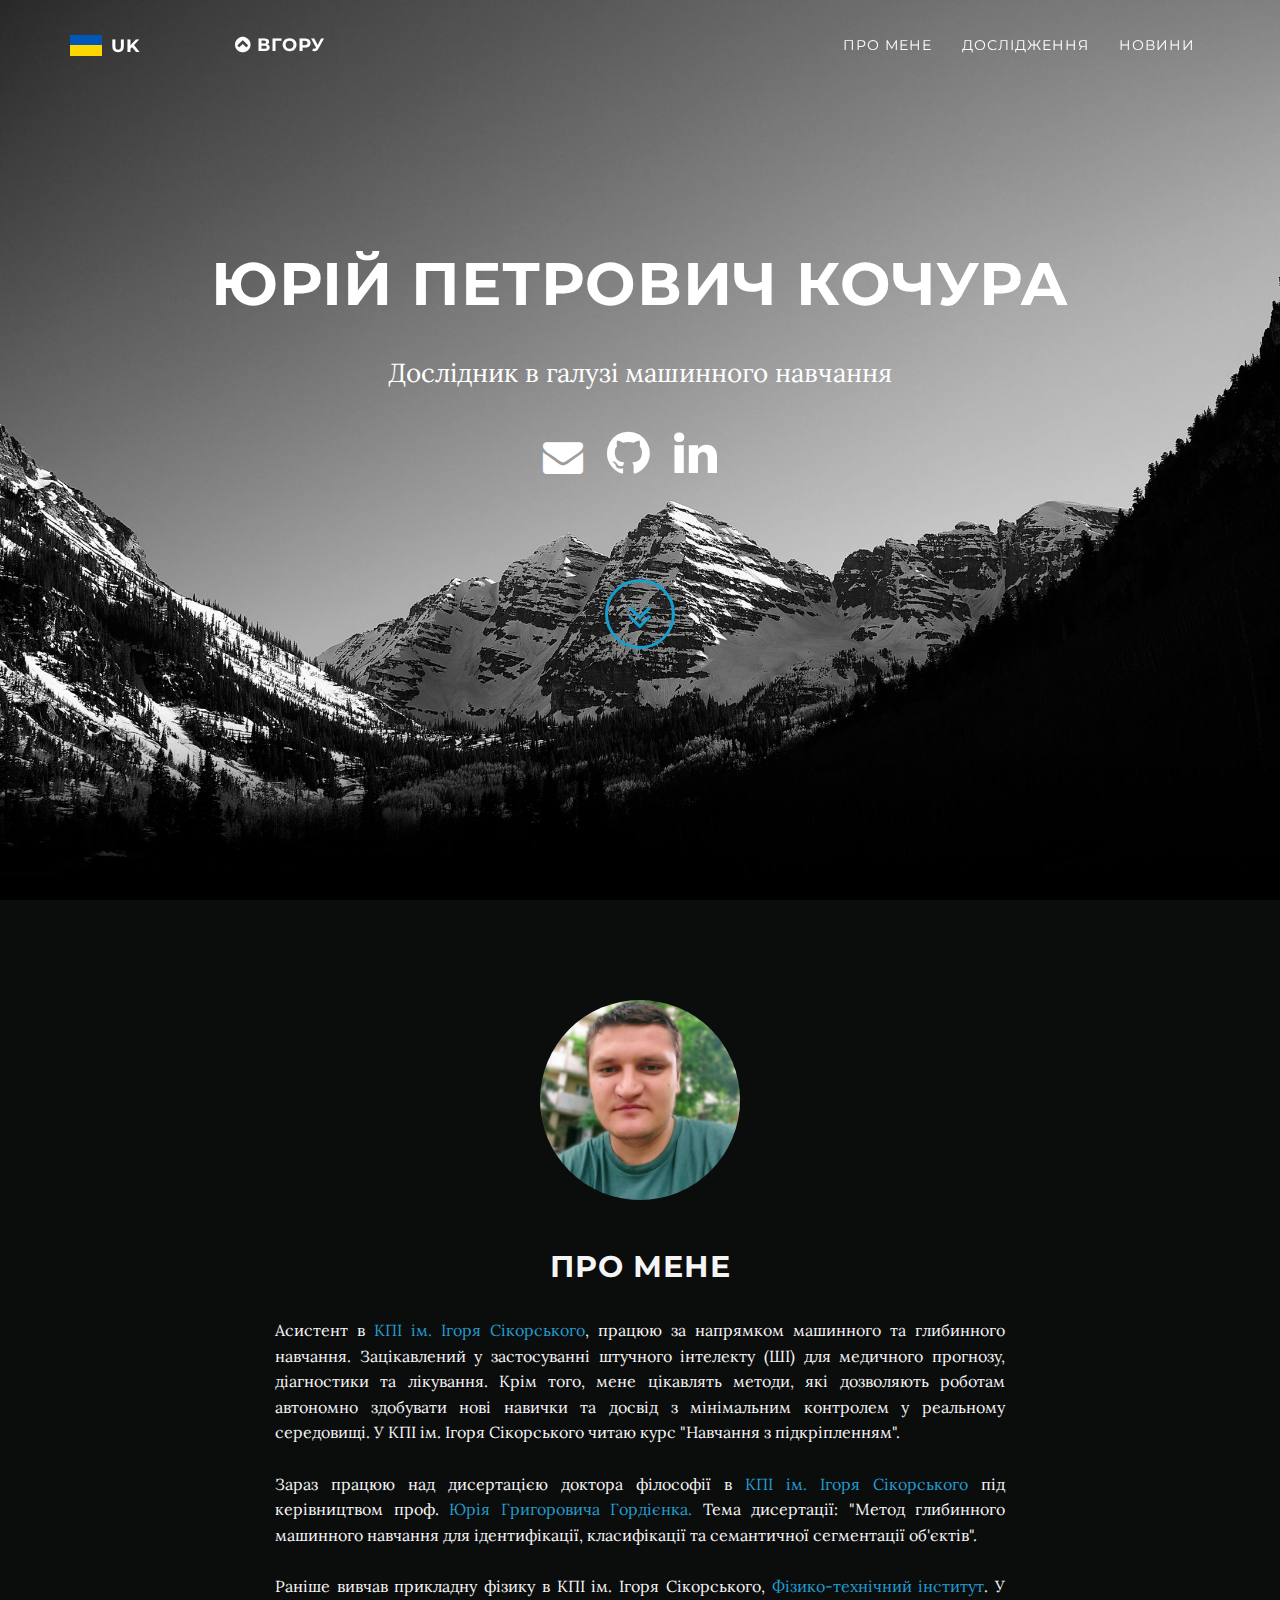
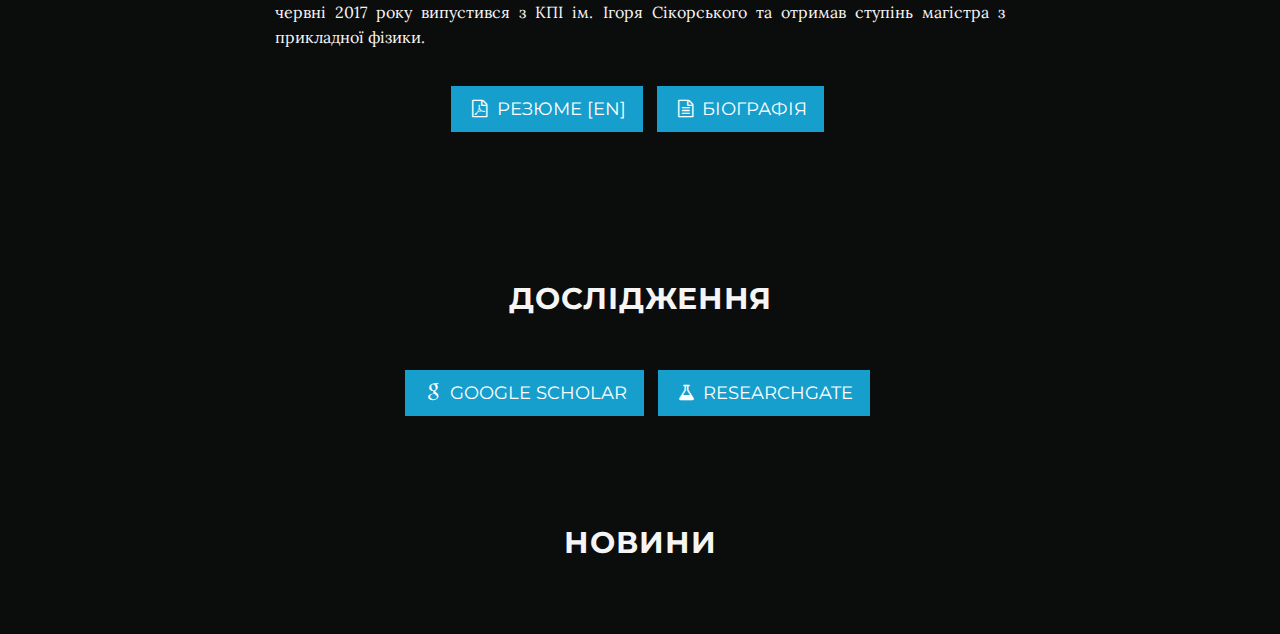
==== commit 9278cfe8: "upd news section" ====
--- a/index-UK.html
+++ b/index-UK.html
@@ -170,12 +170,12 @@
                 <h2>Новини</h2>
                 <ul class="left-text">
 
-<li>
-                        <p> Навчальний посiбник <a href="https://github.com/dml-book/dml/releases/download/v0.1.3/main.pdf" target="_blank">Занурення в машинне навчання</a> <img src=" https://img.shields.io/github/downloads/dml-book/dml/total" alt="download stats shield"> </p>
+<!-- <li>
+                        <p> Навчальний посiбник <a href="https://github.com/dml-book/dml/releases/download/v0.1./main.pdf" target="_blank">Занурення в машинне навчання</a> <img src=" https://img.shields.io/github/downloads/dml-book/dml/total" alt="download stats shield"> </p>
                        
 </li>
  <p> Перше видання. Ми були б дуже вдячнi за надану допомогу та пропозицiї щодо наповнення та покращення цього документа.
-Пропозиції та повiдомлення про помилки, неточностi надсилайте через <a href="https://github.com/dml-book/dml/issues" target="_blank">github</a>  або зв'яжіться зі мною безпосередньо через електронну пошту.</p>
+Пропозиції та повiдомлення про помилки, неточностi надсилайте через <a href="https://github.com/dml-book/dml/issues" target="_blank">github</a>  або зв'яжіться зі мною безпосередньо через електронну пошту.</p> -->
 
                 </ul>
             </div>
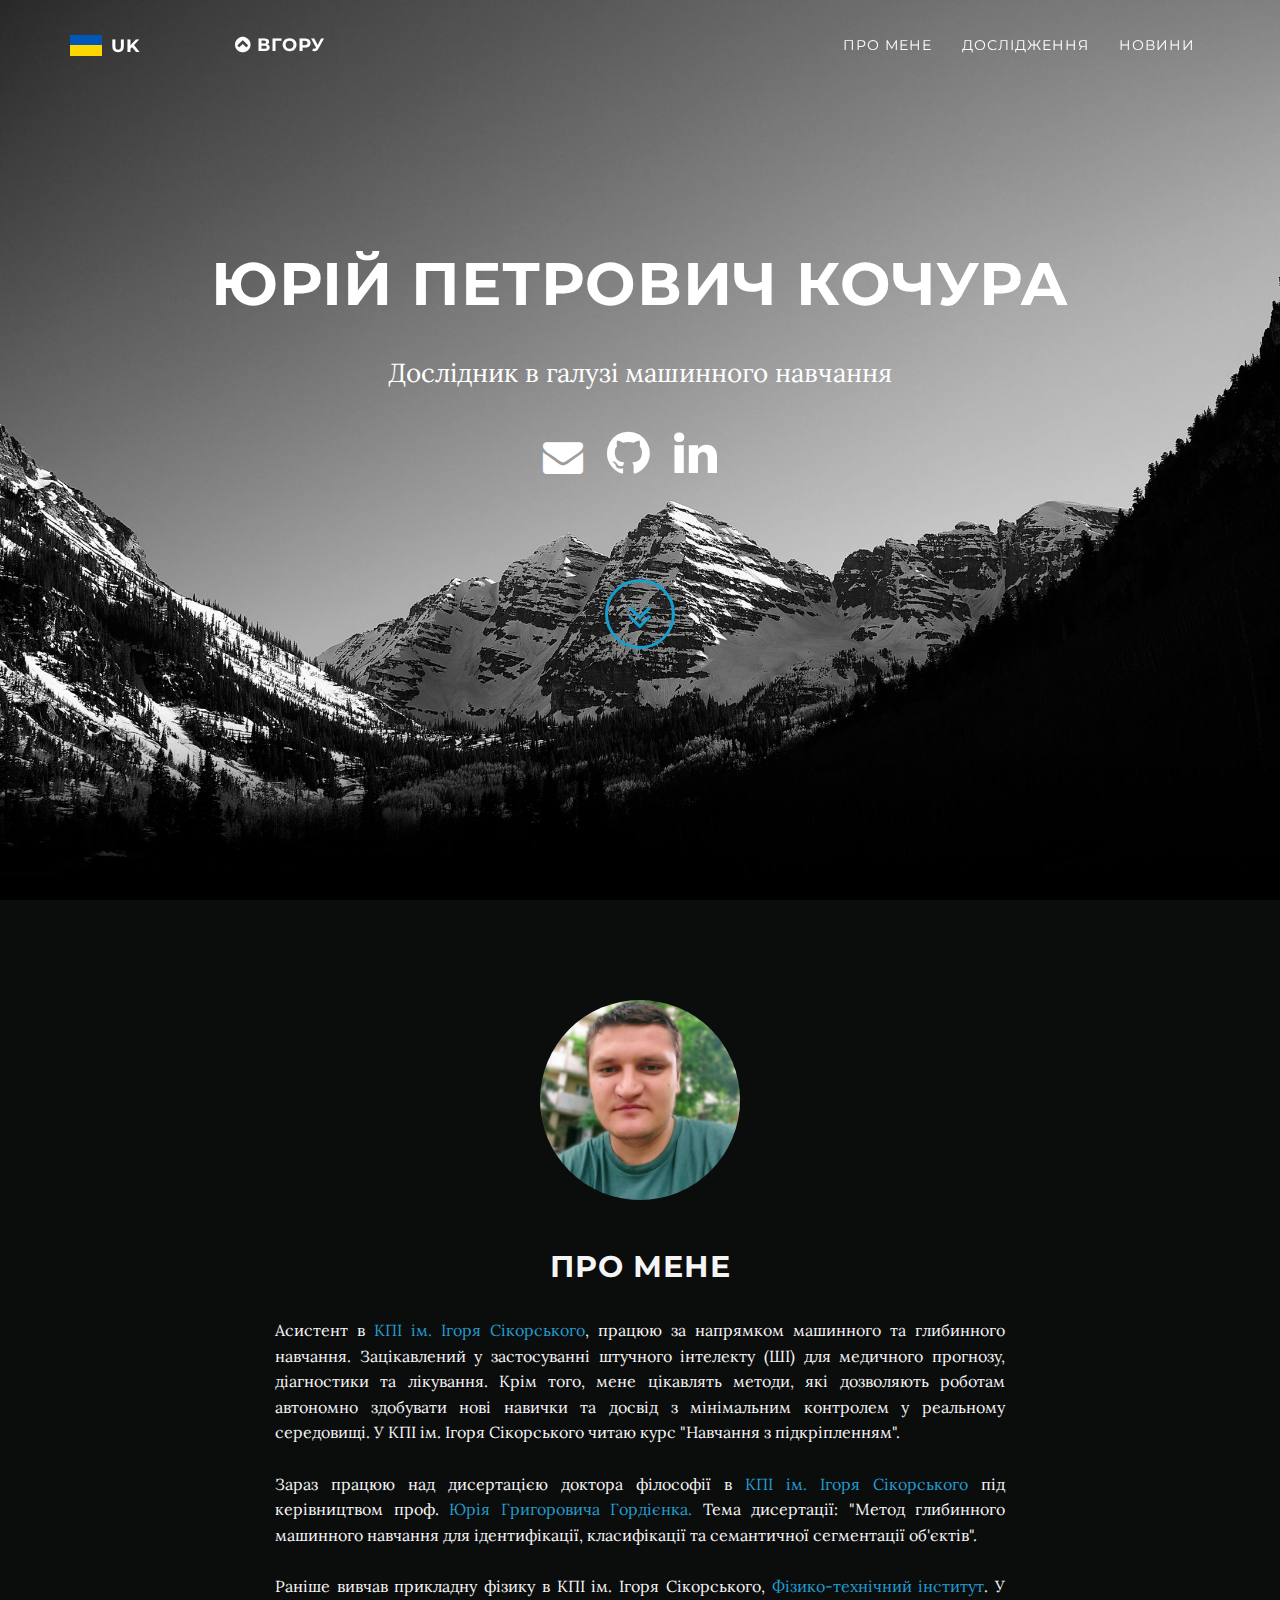
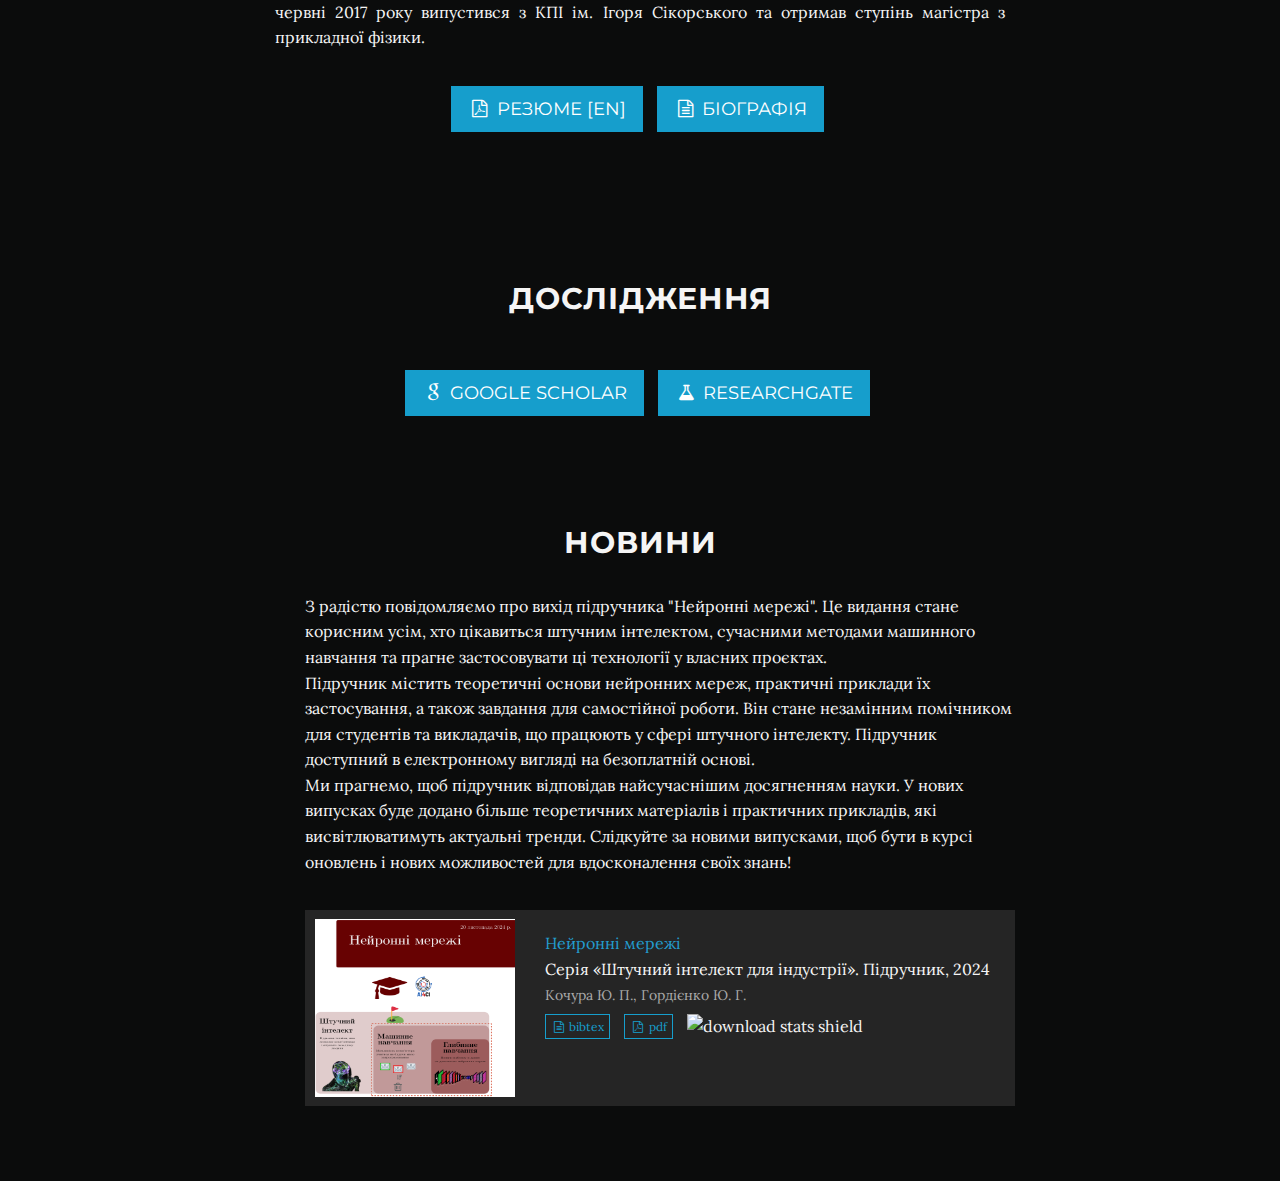
==== commit f859a7be: "added book" ====
--- a/index-UK.html
+++ b/index-UK.html
@@ -177,6 +177,38 @@
  <p> Перше видання. Ми були б дуже вдячнi за надану допомогу та пропозицiї щодо наповнення та покращення цього документа.
 Пропозиції та повiдомлення про помилки, неточностi надсилайте через <a href="https://github.com/dml-book/dml/issues" target="_blank">github</a>  або зв'яжіться зі мною безпосередньо через електронну пошту.</p> -->
 
+<p> З радістю повідомляємо про вихід підручника "Нейронні мережі". Це видання стане корисним усім, хто цікавиться штучним інтелектом, сучасними методами машинного навчання та прагне застосовувати ці технології у власних проєктах.<br>
+
+Підручник містить теоретичні основи нейронних мереж, практичні приклади їх застосування, а також завдання для самостійної роботи. Він стане незамінним помічником для студентів та викладачів, що працюють у сфері штучного інтелекту. Підручник доступний в електронному вигляді на безоплатній основі. <br>
+
+Ми прагнемо, щоб підручник відповідав найсучаснішим досягненням науки. У нових випусках буде додано більше теоретичних матеріалів і практичних прикладів, які висвітлюватимуть актуальні тренди. Слідкуйте за новими випусками, щоб бути в курсі оновлень і нових можливостей для вдосконалення своїх знань!  </p>
+
+<table class="entry">
+    <tr>
+    <th class="first">
+    <img width="210" height=178" src="img/news/nn.png" class="rein-paper"/>
+    </th>
+    <th class="entry">
+        <a href="https://github.com/dml-book/dml/releases/download/v0.1.10/0.1.10-final.pdf">Нейронні мережі</a><br>Серiя «Штучний iнтелект для iндустрiї». Пiдручник, 2024 <br>
+        <small class="authors">
+        Кочура Ю. П., Гордiєнко Ю. Г.
+        </small>
+        <br>
+<ul class="list-inline list-inline-x text-left">
+<li>
+<a href="bibtex/kochura2024nn.bib" target="_blank" class="btn-x btn-default-x btn-lg-x"><i class="fa fa-file-text-o fa-fw"></i> <span class="network-name">bibtex</span></a>
+</li>
+<li>
+<a href="https://github.com/dml-book/dml/releases/download/v0.1.10/0.1.10-final.pdf" target="_blank" class="btn-x btn-default-x btn-lg-x"><i class="fa fa-file-pdf-o fa-fw"></i> <span class="network-name">pdf</span></a>
+</li>
+<li>
+<img src="https://img.shields.io/github/downloads/dml-book/dml/total?label=Завантажень" alt="download stats shield">
+</li>
+</ul> 
+</th>
+</tr>
+</table>
+
                 </ul>
             </div>
         </div>
--- a/css/grayscale_b.css
+++ b/css/grayscale_b.css
@@ -83,7 +83,7 @@
     }
 
 	p.entry, table {
-		background-color: #fff;
+		background-color: #252525;
 	/*background: repeating-linear-gradient(
 	  45deg,
 	  #111,
@@ -98,13 +98,13 @@
 	}
 
 	th.entry {
-		background-color: #fff;	
-		padding-top:9px;
+		background-color: #252525; 
+		padding-top:21px;
 		padding-right:9px;
 		padding-bottom:9px;
 	}
 	th.workshops{
-		padding-left:15px;
+		padding-left:17px;
 	}
 
 }
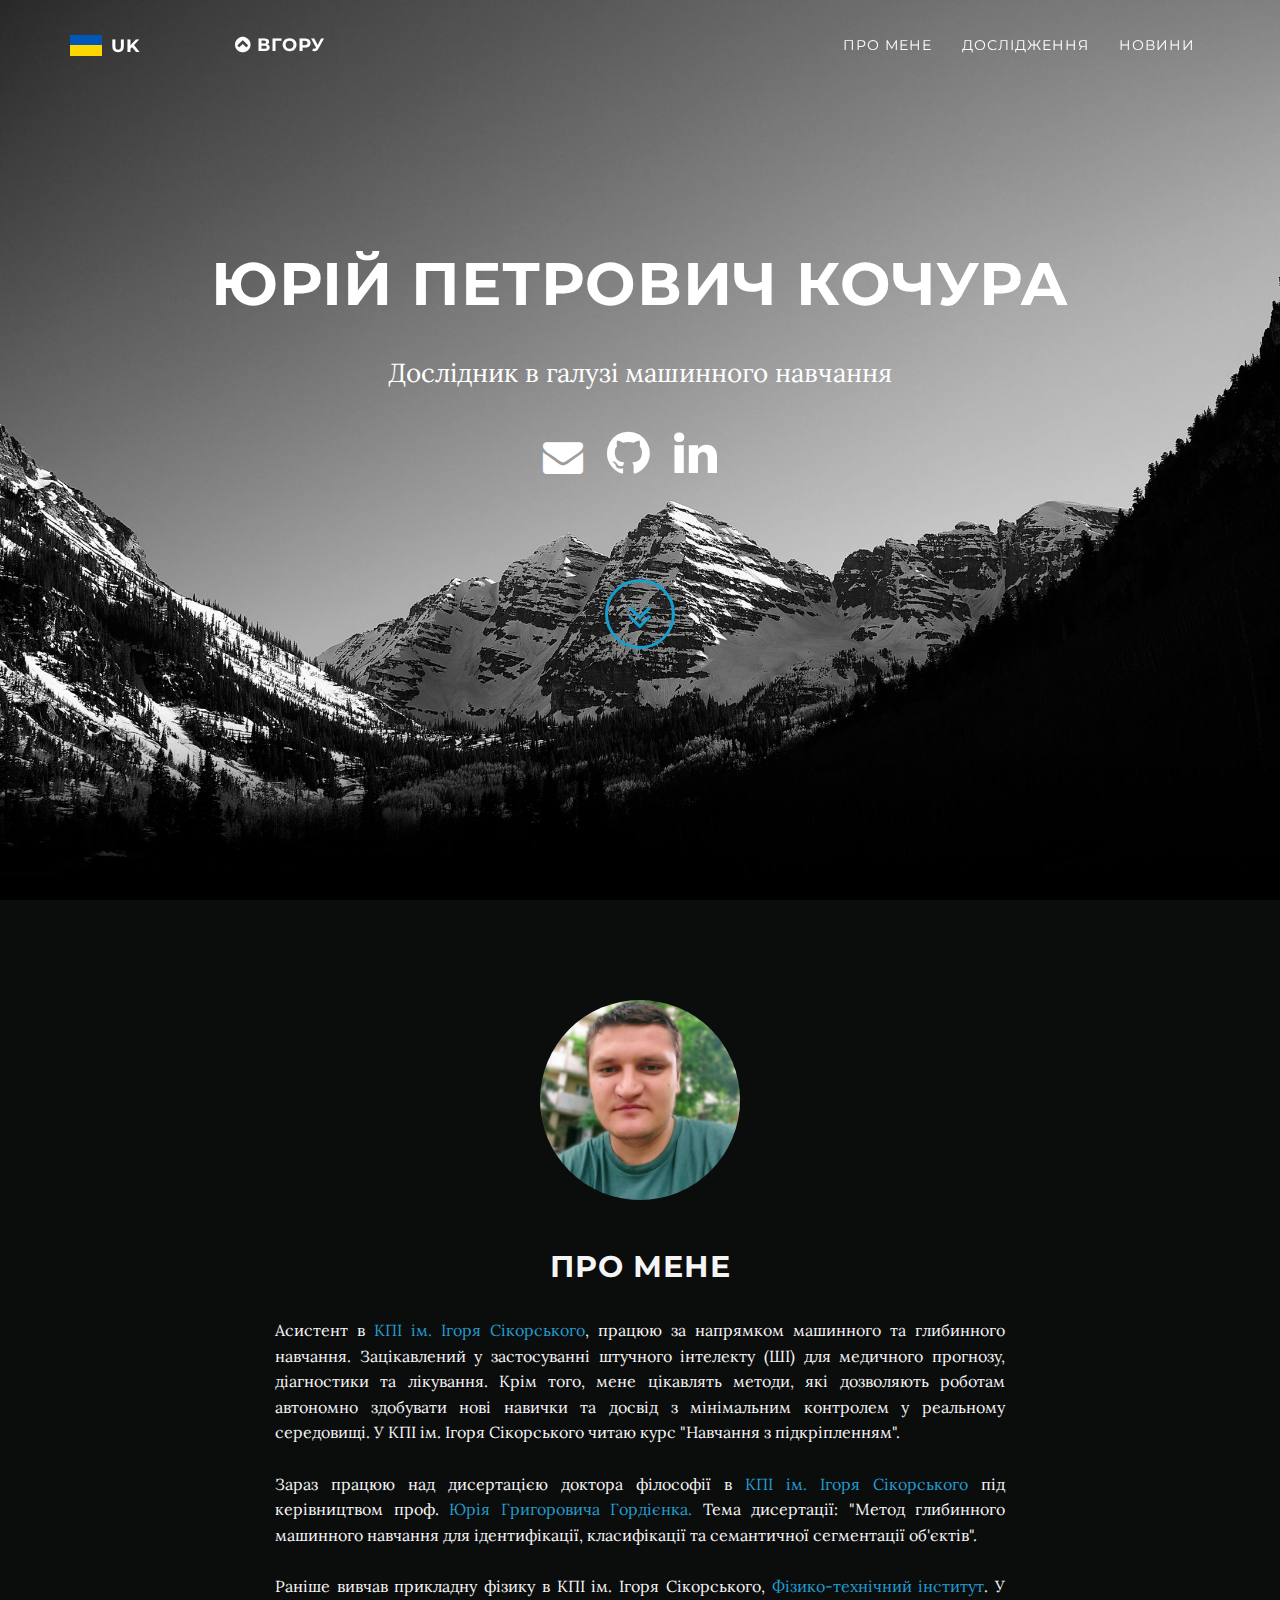
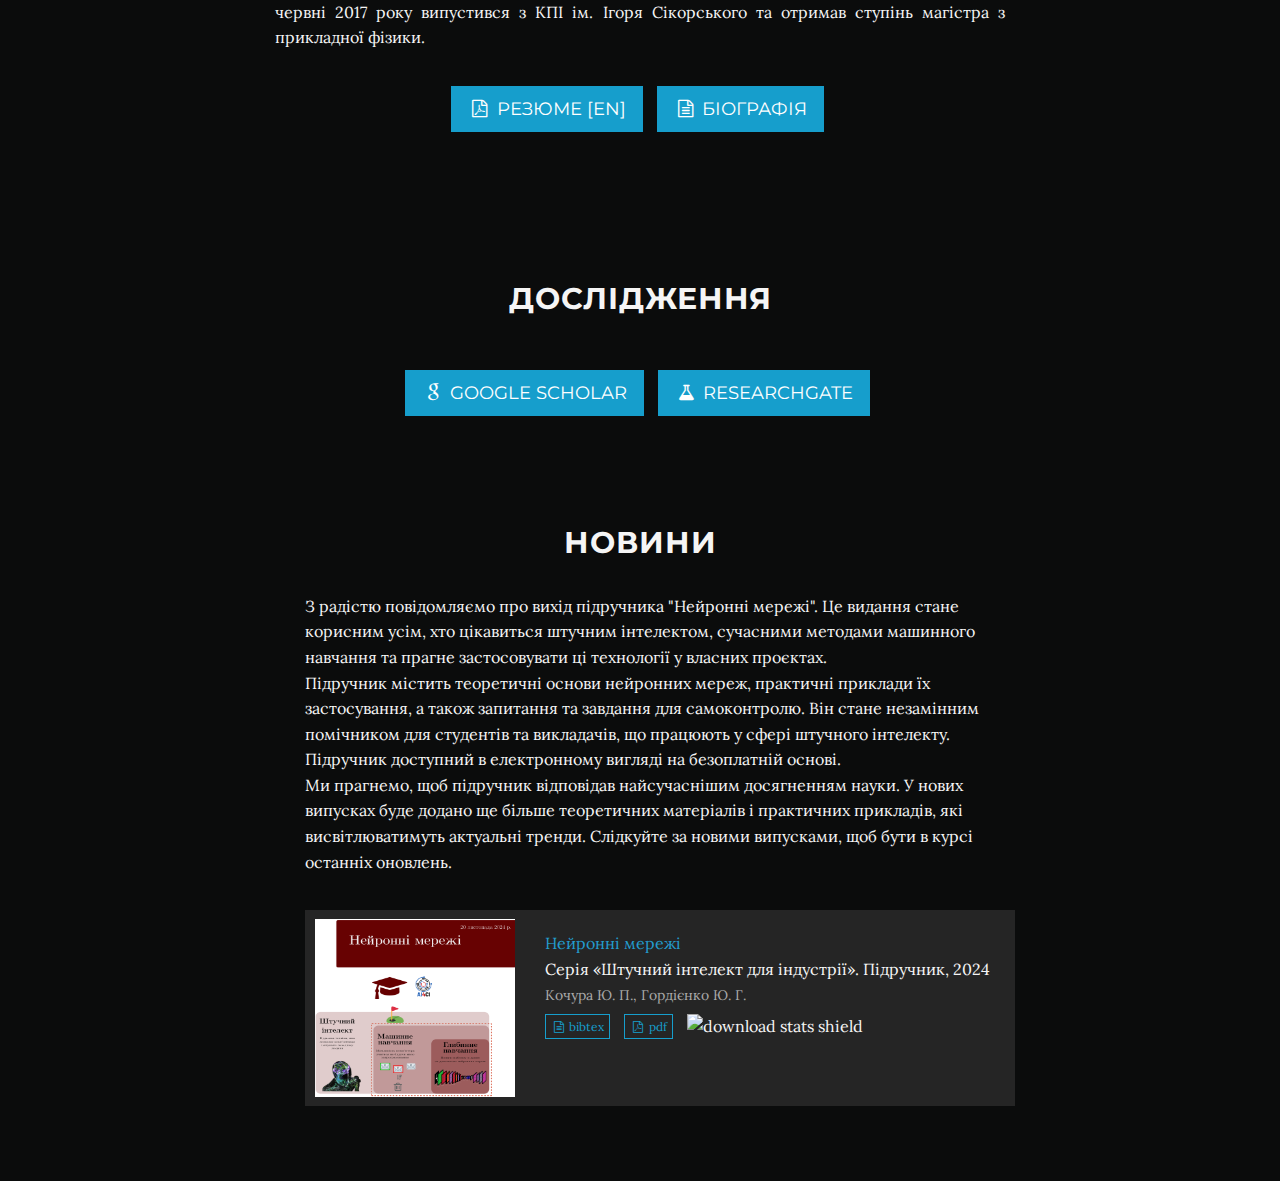
==== commit 5887e002: "upd" ====
--- a/index-UK.html
+++ b/index-UK.html
@@ -179,9 +179,9 @@
 
 <p> З радістю повідомляємо про вихід підручника "Нейронні мережі". Це видання стане корисним усім, хто цікавиться штучним інтелектом, сучасними методами машинного навчання та прагне застосовувати ці технології у власних проєктах.<br>
 
-Підручник містить теоретичні основи нейронних мереж, практичні приклади їх застосування, а також завдання для самостійної роботи. Він стане незамінним помічником для студентів та викладачів, що працюють у сфері штучного інтелекту. Підручник доступний в електронному вигляді на безоплатній основі. <br>
-
-Ми прагнемо, щоб підручник відповідав найсучаснішим досягненням науки. У нових випусках буде додано більше теоретичних матеріалів і практичних прикладів, які висвітлюватимуть актуальні тренди. Слідкуйте за новими випусками, щоб бути в курсі оновлень і нових можливостей для вдосконалення своїх знань!  </p>
+Підручник містить теоретичні основи нейронних мереж, практичні приклади їх застосування, а також запитання та завдання для самоконтролю. Він стане незамінним помічником для студентів та викладачів, що працюють у сфері штучного інтелекту. Підручник доступний в електронному вигляді на безоплатній основі. <br>
+
+Ми прагнемо, щоб підручник відповідав найсучаснішим досягненням науки. У нових випусках буде додано ще більше теоретичних матеріалів і практичних прикладів, які висвітлюватимуть актуальні тренди. Слідкуйте за новими випусками, щоб бути в курсі останніх оновлень.  </p>
 
 <table class="entry">
     <tr>
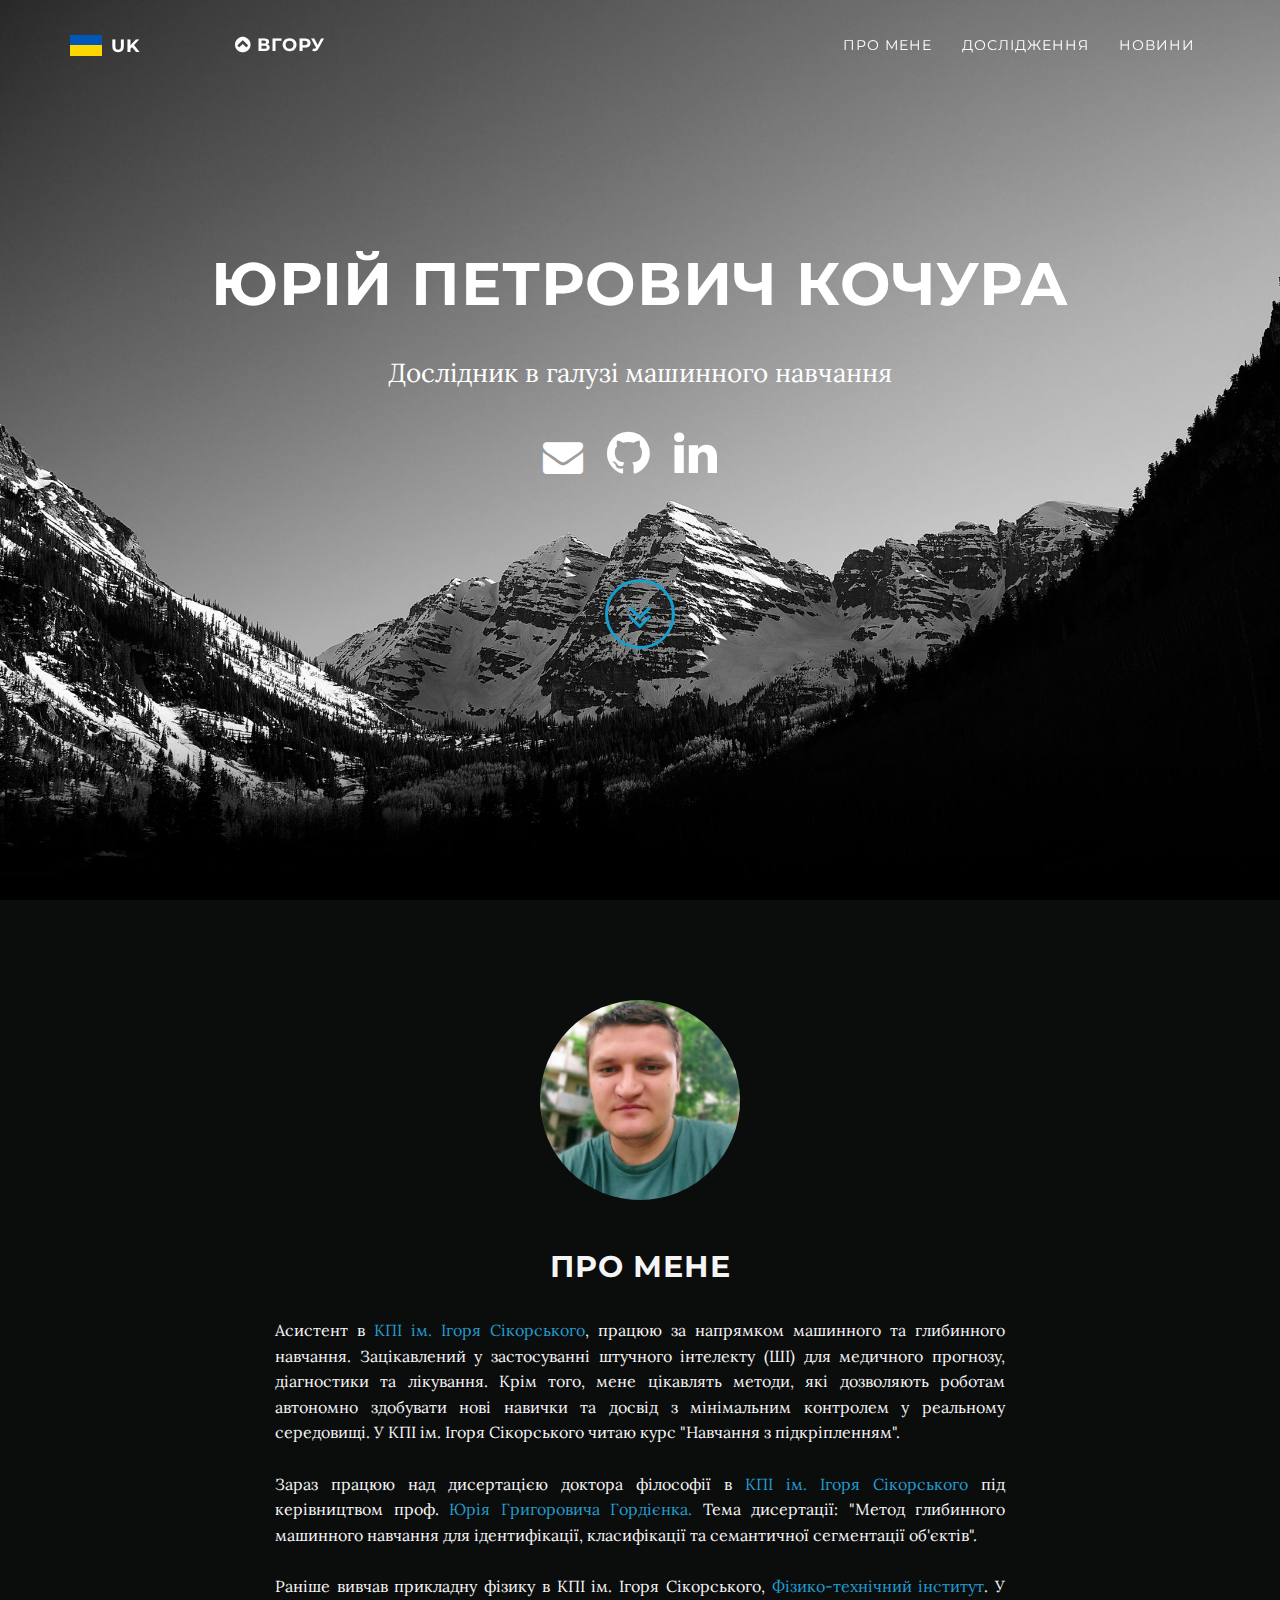
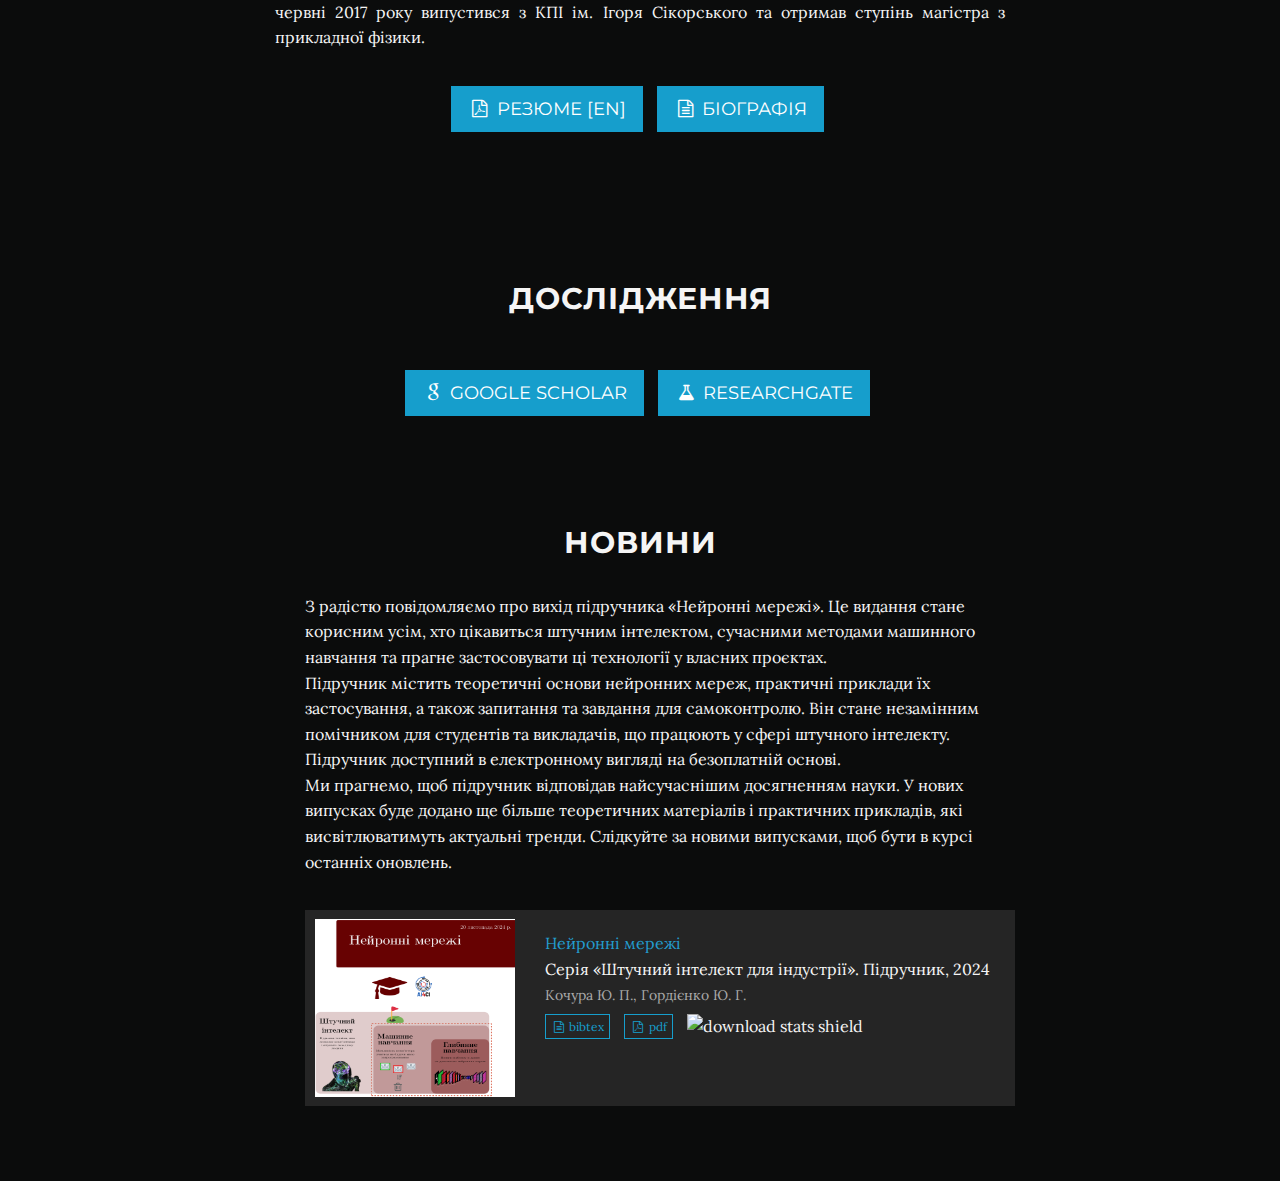
==== commit 83238fc4: "upd" ====
--- a/index-UK.html
+++ b/index-UK.html
@@ -177,7 +177,7 @@
  <p> Перше видання. Ми були б дуже вдячнi за надану допомогу та пропозицiї щодо наповнення та покращення цього документа.
 Пропозиції та повiдомлення про помилки, неточностi надсилайте через <a href="https://github.com/dml-book/dml/issues" target="_blank">github</a>  або зв'яжіться зі мною безпосередньо через електронну пошту.</p> -->
 
-<p> З радістю повідомляємо про вихід підручника "Нейронні мережі". Це видання стане корисним усім, хто цікавиться штучним інтелектом, сучасними методами машинного навчання та прагне застосовувати ці технології у власних проєктах.<br>
+<p> З радістю повідомляємо про вихід підручника «Нейронні мережі». Це видання стане корисним усім, хто цікавиться штучним інтелектом, сучасними методами машинного навчання та прагне застосовувати ці технології у власних проєктах.<br>
 
 Підручник містить теоретичні основи нейронних мереж, практичні приклади їх застосування, а також запитання та завдання для самоконтролю. Він стане незамінним помічником для студентів та викладачів, що працюють у сфері штучного інтелекту. Підручник доступний в електронному вигляді на безоплатній основі. <br>
 
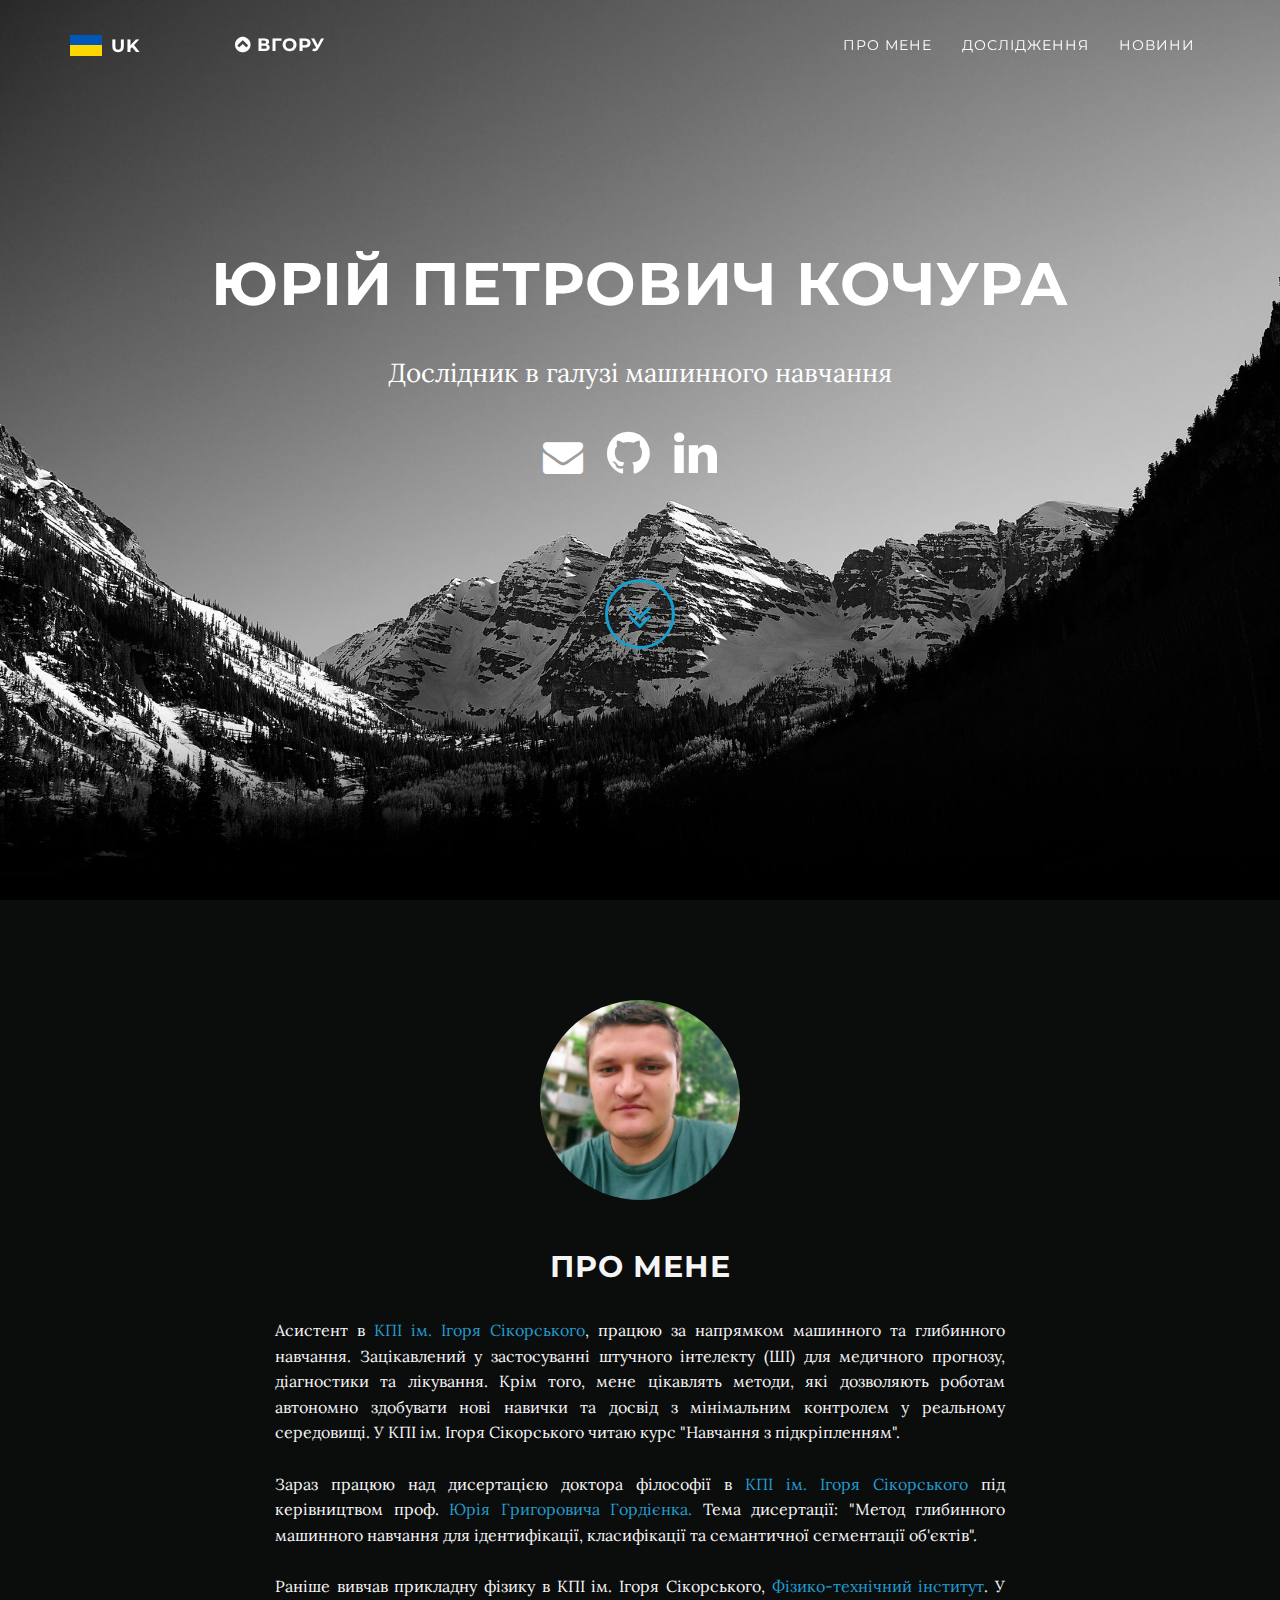
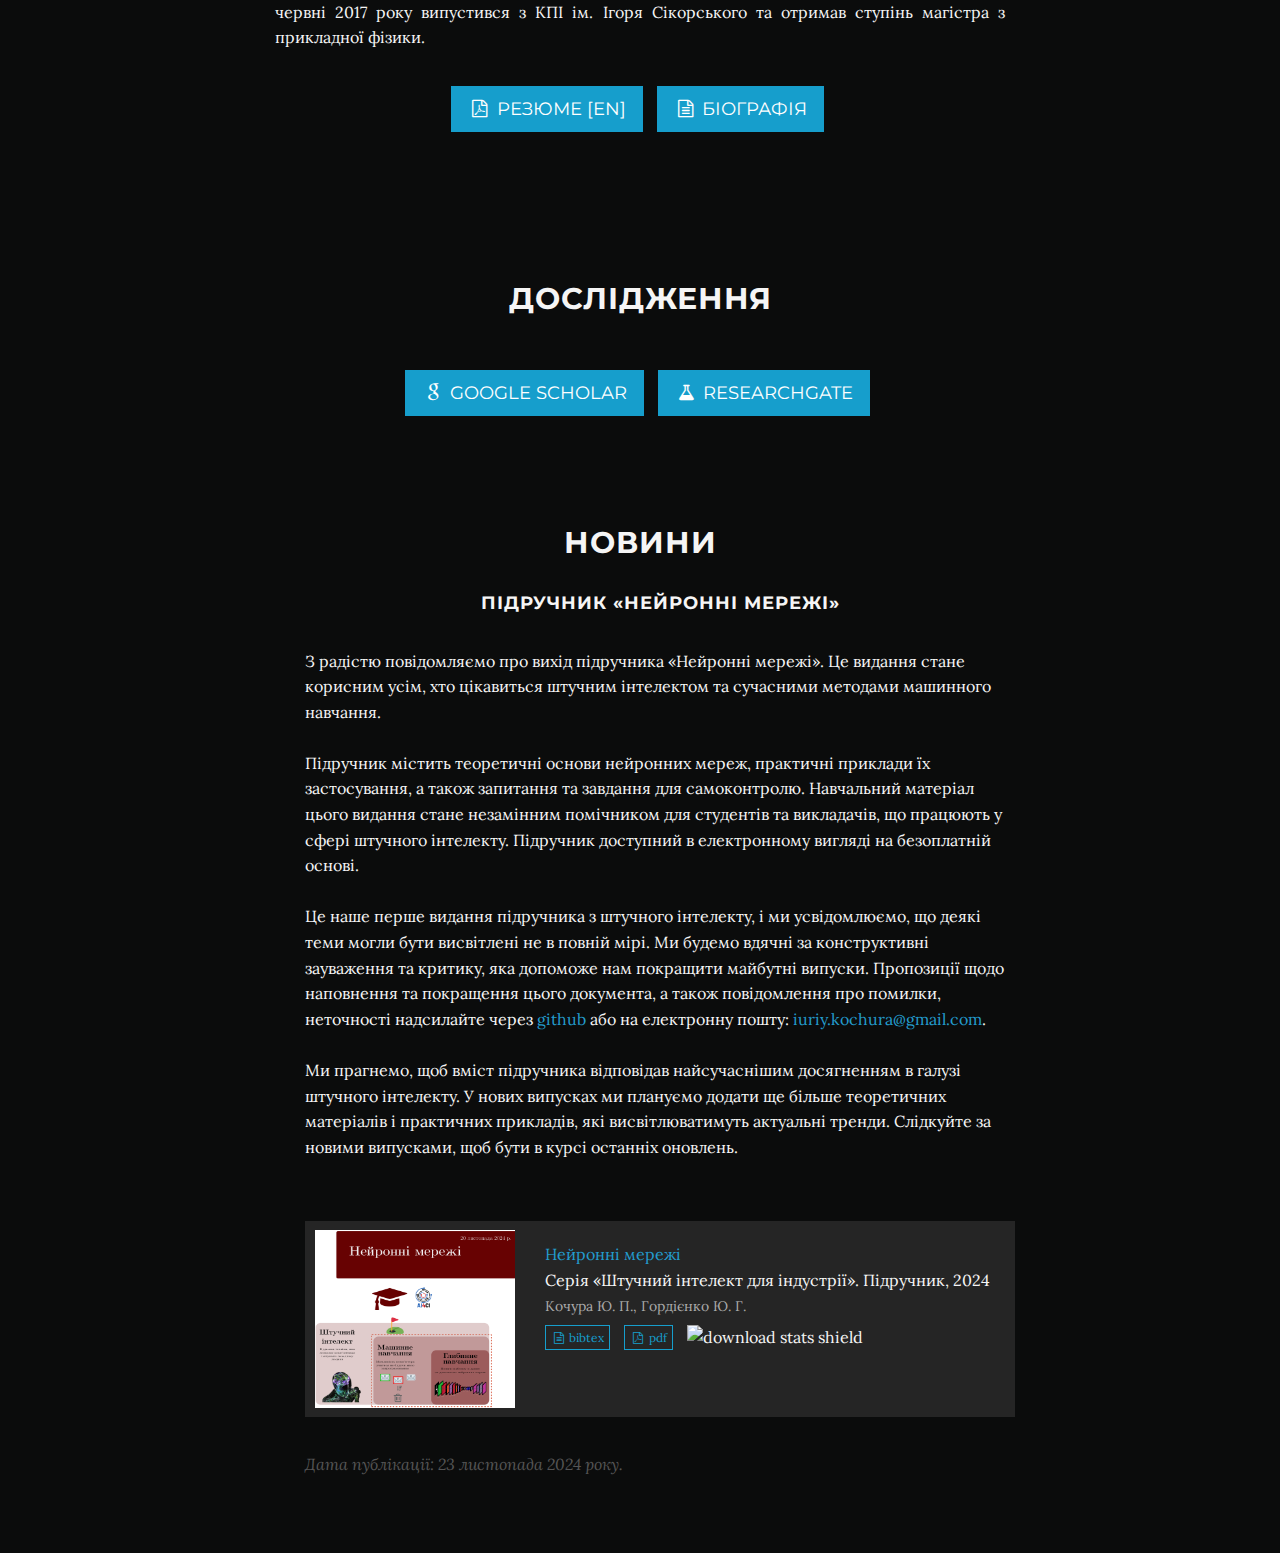
==== commit c34f422b: "upd" ====
--- a/index-UK.html
+++ b/index-UK.html
@@ -177,11 +177,16 @@
  <p> Перше видання. Ми були б дуже вдячнi за надану допомогу та пропозицiї щодо наповнення та покращення цього документа.
 Пропозиції та повiдомлення про помилки, неточностi надсилайте через <a href="https://github.com/dml-book/dml/issues" target="_blank">github</a>  або зв'яжіться зі мною безпосередньо через електронну пошту.</p> -->
 
-<p> З радістю повідомляємо про вихід підручника «Нейронні мережі». Це видання стане корисним усім, хто цікавиться штучним інтелектом, сучасними методами машинного навчання та прагне застосовувати ці технології у власних проєктах.<br>
-
-Підручник містить теоретичні основи нейронних мереж, практичні приклади їх застосування, а також запитання та завдання для самоконтролю. Він стане незамінним помічником для студентів та викладачів, що працюють у сфері штучного інтелекту. Підручник доступний в електронному вигляді на безоплатній основі. <br>
-
-Ми прагнемо, щоб підручник відповідав найсучаснішим досягненням науки. У нових випусках буде додано ще більше теоретичних матеріалів і практичних прикладів, які висвітлюватимуть актуальні тренди. Слідкуйте за новими випусками, щоб бути в курсі останніх оновлень.  </p>
+
+<h4 class="text-center">Підручник «Нейронні мережі»</h4>
+<p> З радістю повідомляємо про вихід підручника «Нейронні мережі». Це видання стане корисним усім, хто цікавиться штучним інтелектом та сучасними методами машинного навчання.<br><br>
+
+Підручник містить теоретичні основи нейронних мереж, практичні приклади їх застосування, а також запитання та завдання для самоконтролю. Навчальний матеріал цього видання стане незамінним помічником для студентів та викладачів, що працюють у сфері штучного інтелекту. Підручник доступний в електронному вигляді на безоплатній основі. <br><br>
+
+Це наше перше видання підручника з штучного інтелекту, і ми усвідомлюємо, що деякі теми могли бути висвітлені не в повній мірі. Ми будемо вдячні за конструктивні зауваження та критику, яка допоможе нам покращити майбутні випуски. Пропозиції щодо наповнення та покращення цього документа, а також повiдомлення про помилки, неточностi надсилайте через <a href="https://github.com/dml-book/dml/issues" target="_blank">github</a>  або на електронну пошту: <a href="mailto:iuriy.kochura@gmail.com"> iuriy.kochura@gmail.com</a>.<br><br>
+
+Ми прагнемо, щоб вміст підручника відповідав найсучаснішим досягненням в галузі штучного інтелекту. У нових випусках ми плануємо додати ще більше теоретичних матеріалів і практичних прикладів, які висвітлюватимуть актуальні тренди. Слідкуйте за новими випусками, щоб бути в курсі останніх оновлень. <br><br>
+ </p>
 
 <table class="entry">
     <tr>
@@ -208,6 +213,7 @@
 </th>
 </tr>
 </table>
+<p style="font-style: italic; color: #555;">Дата публікації: 23 листопада 2024 року.</p>
 
                 </ul>
             </div>
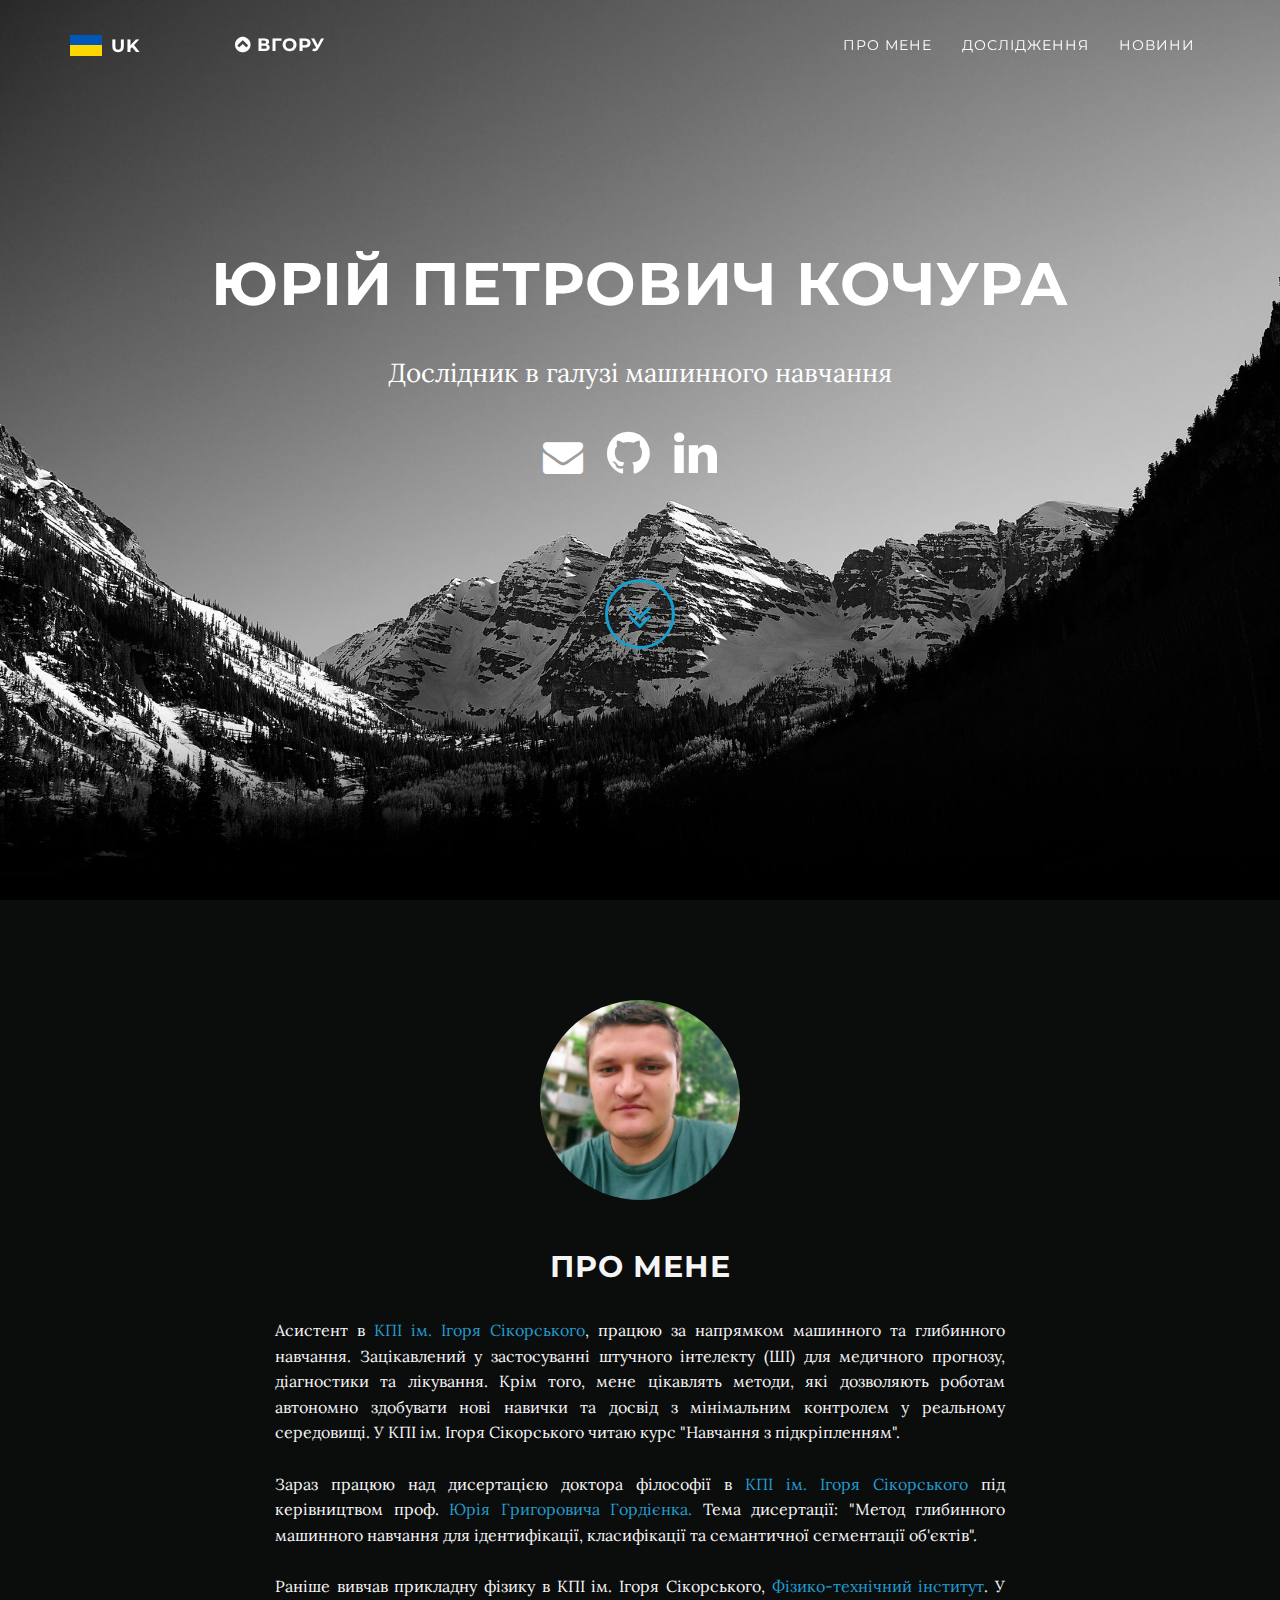
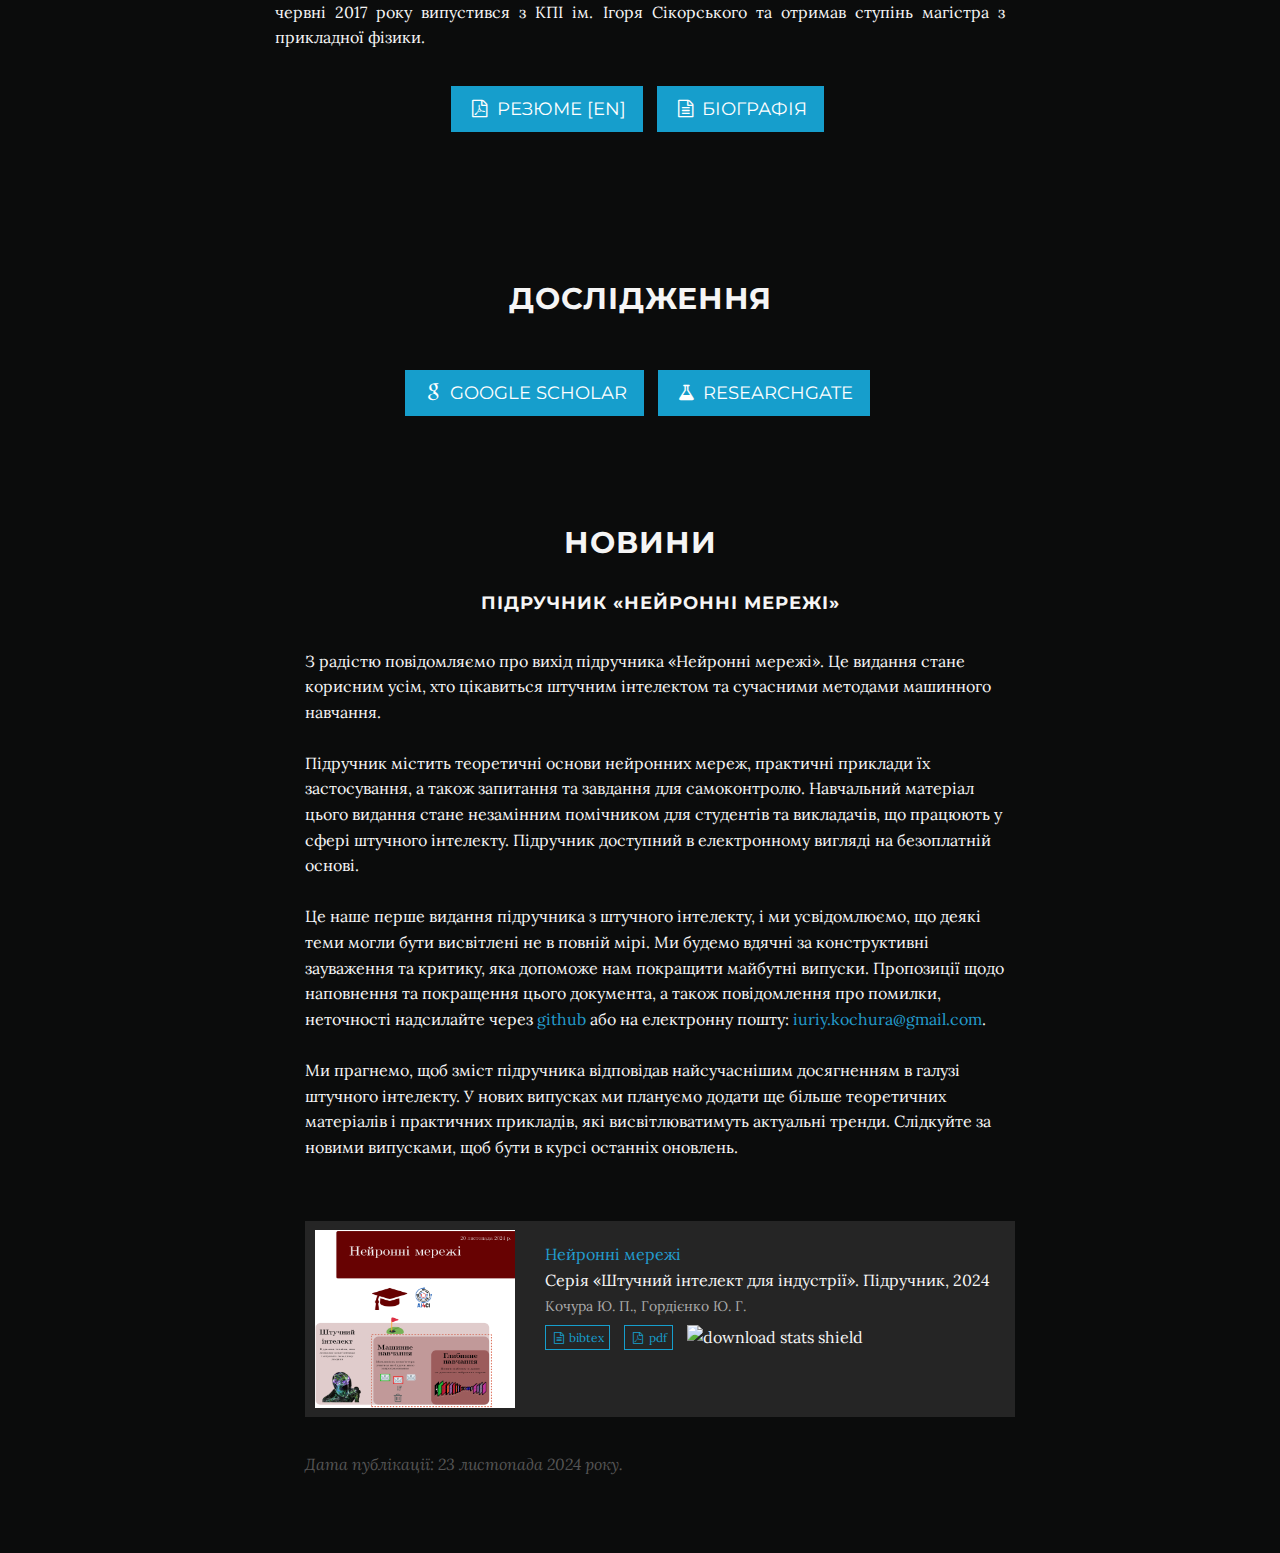
==== commit 05945fc4: "відредаговано" ====
--- a/index-UK.html
+++ b/index-UK.html
@@ -178,6 +178,8 @@
 Пропозиції та повiдомлення про помилки, неточностi надсилайте через <a href="https://github.com/dml-book/dml/issues" target="_blank">github</a>  або зв'яжіться зі мною безпосередньо через електронну пошту.</p> -->
 
 
+
+
 <h4 class="text-center">Підручник «Нейронні мережі»</h4>
 <p> З радістю повідомляємо про вихід підручника «Нейронні мережі». Це видання стане корисним усім, хто цікавиться штучним інтелектом та сучасними методами машинного навчання.<br><br>
 
@@ -185,7 +187,7 @@
 
 Це наше перше видання підручника з штучного інтелекту, і ми усвідомлюємо, що деякі теми могли бути висвітлені не в повній мірі. Ми будемо вдячні за конструктивні зауваження та критику, яка допоможе нам покращити майбутні випуски. Пропозиції щодо наповнення та покращення цього документа, а також повiдомлення про помилки, неточностi надсилайте через <a href="https://github.com/dml-book/dml/issues" target="_blank">github</a>  або на електронну пошту: <a href="mailto:iuriy.kochura@gmail.com"> iuriy.kochura@gmail.com</a>.<br><br>
 
-Ми прагнемо, щоб вміст підручника відповідав найсучаснішим досягненням в галузі штучного інтелекту. У нових випусках ми плануємо додати ще більше теоретичних матеріалів і практичних прикладів, які висвітлюватимуть актуальні тренди. Слідкуйте за новими випусками, щоб бути в курсі останніх оновлень. <br><br>
+Ми прагнемо, щоб зміст підручника відповідав найсучаснішим досягненням в галузі штучного інтелекту. У нових випусках ми плануємо додати ще більше теоретичних матеріалів і практичних прикладів, які висвітлюватимуть актуальні тренди. Слідкуйте за новими випусками, щоб бути в курсі останніх оновлень. <br><br>
  </p>
 
 <table class="entry">
